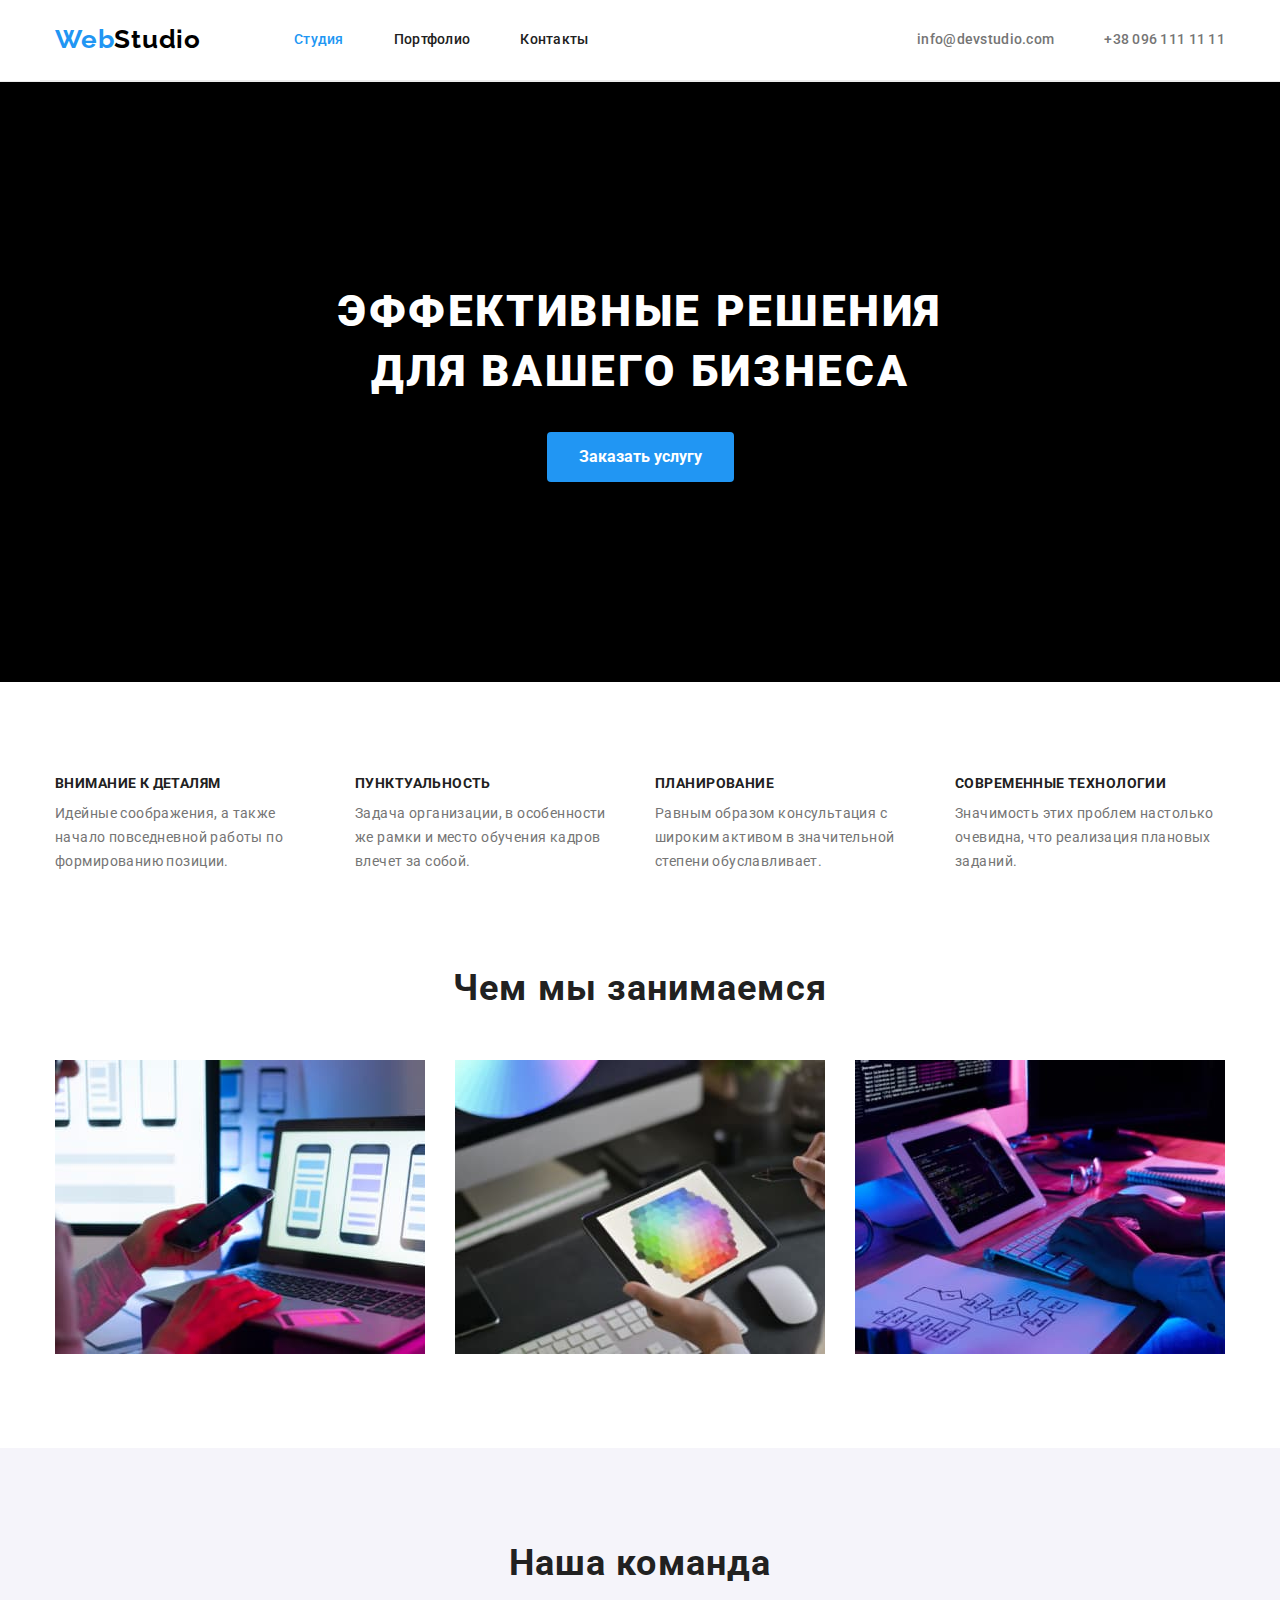
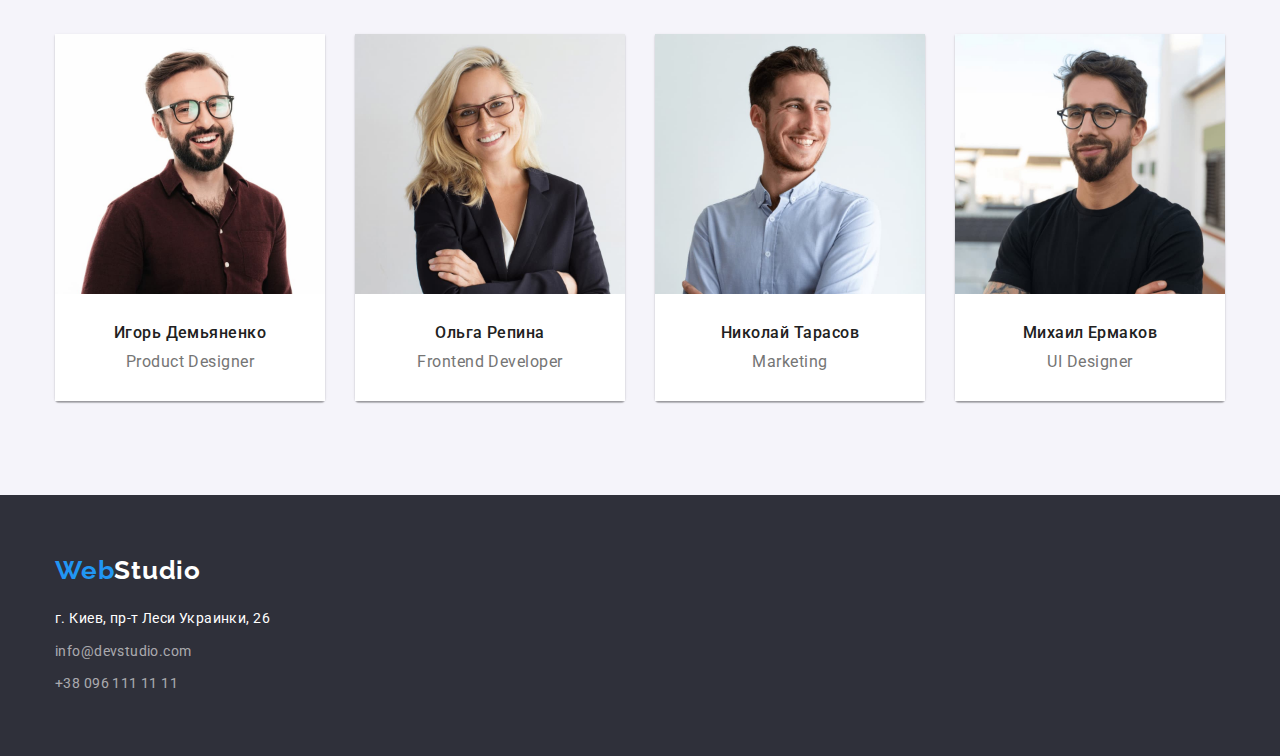
==== index.html @ e0784b1e "Клонирует предыдущий завершённый этап проекта." ====
<!DOCTYPE html>
<html lang="ru">

<head>
    <meta charset="UTF-8">
    <meta http-equiv="X-UA-Compatible" content="IE=edge">
    <meta name="viewport" content="width=device-width, initial-scale=1.0">
    <title>Document</title>

    <link rel="preconnect" href="https://fonts.googleapis.com">
    <link rel="preconnect" href="https://fonts.gstatic.com" crossorigin>
    <link href="https://fonts.googleapis.com/css2?family=Raleway:wght@700&family=Roboto:wght@400;500;700;900&display=swap" rel="stylesheet">

    <link rel="stylesheet" href="https://cdnjs.cloudflare.com/ajax/libs/modern-normalize/1.1.0/modern-normalize.min.css">

    <link rel="stylesheet" href="./css/styles.css">



</head>

<body>


    <!-- Menu-->
    <header class="page-header">
        <div class="container page-header">
            <nav class="nav-flex">
                <a href="./index.html" class="logo link"><span class="blue-logo">Web</span>Studio</a>
                <ul class="site-nav ">
                    <li class="item"><a href="./index.html" class="link current">Студия</a></li>
                    <li class="item"><a href="./portfolio.html" class="link">Портфолио</a></li>
                    <li class="item"><a href="#" class="link">Контакты</a></li>
                </ul>
            </nav>
            <ul class="auth-nav ">
                <li class="iteam"><a href="mailto:info@devstudio.com" class="link">info@devstudio.com</a></li>
                <li class="iteam"><a href="tel:+380961111111" class="link">+38 096 111 11 11</a></li>
            </ul>

        </div>

    </header>

    <!-- Main -->
    <main>
        <!-- Hero -->
        <section class="hero">
            <div class="container">
                <h1 class="hero-title">Эффективные решения для вашего бизнеса</h1>
                <button type="button" class="button primary">Заказать услугу</button>
            </div>
        </section>


        <!-- Advantages -->
        <section class="section">
            <div class="container">
                <h2 class="visually-hidden">Преймущества</h2>
                <ul class=" advantages">
                    <li class="advantages-item">
                        <h3 class="advantages-title">Внимание к деталям</h3>
                        <p class="advantages-text">Идейные соображения, а также начало повседневной работы по формированию позиции.</p>
                    </li>
                    <li class="advantages-item">
                        <h3 class="advantages-title">Пунктуальность</h3>
                        <p class="advantages-text">Задача организации, в особенности же рамки и место обучения кадров влечет за собой.</p>
                    </li>
                    <li class="advantages-item">
                        <h3 class="advantages-title">Планирование</h3>
                        <p class="advantages-text">Равным образом консультация с широким активом в значительной степени обуславливает.</p>
                    </li>
                    <li class="advantages-item">
                        <h3 class="advantages-title">Современные технологии</h3>
                        <p class="advantages-text">Значимость этих проблем настолько очевидна, что реализация плановых заданий.</p>
                    </li>
                </ul>
            </div>
        </section>

        <!-- What are we doing -->
        <section class="section doing-section">
            <div class="container">
                <h2 class="section-title">Чем мы занимаемся</h2>
                <ul class="doing">
                    <li class="doing-item"><img src="./img/box2.jpg" alt="Софт для телефонов" width="370"></li>
                    <li class="doing-item"><img src="./img/box3.jpg" alt="Планшеты" width="370"></li>
                    <li class="doing-item"><img src="./img/box1.jpg" alt="Алгоритм" width="370"></li>
                </ul>
            </div>
        </section>

        <!--Team-->
        <section class="section team-section">
            <div class="container">
                <h2 class="section-title">Наша команда</h2>
                <ul class="team">
                    <li class="team-item">
                        <img src="./img/img.jpg" alt="Игорь Демьяненко" width="270">
                        <div class="team-desc">
                            <h3 class="team-title">Игорь Демьяненко</h3>
                            <p class="team-text">Product Designer</p>
                        </div>
                    </li>
                    <li class="team-item">
                        <img src="./img/img(1).jpg" alt="Ольга Репина" width="270">
                        <div class="team-desc">
                            <h3 class="team-title">Ольга Репина</h3>
                            <p class="team-text">Frontend Developer</p>
                        </div>
                    </li>
                    <li class="team-item">
                        <img src="./img/img(2).jpg" alt="Николай Тарасов" width="270">
                        <div class="team-desc">
                            <h3 class="team-title">Николай Тарасов</h3>
                            <p class="team-text">Marketing</p>
                        </div>
                    </li>
                    <li class="team-item">
                        <img src="./img/img(3).jpg" alt="Михаил Ермаков" width="270">
                        <div class="team-desc">
                            <h3 class="team-title">Михаил Ермаков</h3>
                            <p class="team-text">UI Designer</p>
                        </div>
                    </li>
                </ul>

            </div>
        </section>
    </main>

    <!-- Footer-->
    <footer class="footer">
        <div class="container">
            <a href="./index.html" class="logo link"><span class="blue-logo">Web</span>Studio</a>
            <address class="address">
                <ul class="address-desc">
                    <li class="address-item"><a href="https://goo.gl/maps/hwr6JyE6x6DrGfeN8" class="link link-address">г. Киев, пр-т Леси Украинки, 26</a></li>
                    <li class="address-item"><a href="mailto:info@devstudio.com" class="link">info@devstudio.com</a></li>
                    <li class="address-item"><a href="tel:+380961111111" class="link">+38 096 111 11 11</a></li>
                </ul>
            </address>

        </div>
    </footer>

</html>
---- css/styles.css ----
/* Цвет основного текста   #757575; */


/* Вторичный цвет текста  #212121; */


/* Акцент  #2196F3; */


/* Фон  #E5E5E5; */


/* Вторичный фон #F5F4FA; */


/*  Raleway 700 Roboto 400 500 700 bold 900 */


/* Цвет кнопок - вторичный #F5F4FA; */

:root {
    --text-primary-color: #757575;
    --text-title-color: #212121;
    --text-secondary-color: #212121;
    --accent-color: #2196F3;
    --white-color: #ffffff;
    --bac-secondary-color: #F5F4FA;
    --batton-primary-color: #2196F3;
    --batton-secondary-color: #F5F4FA;
}

body {
    background-color: var(--white-color);
    color: var(--text-primary-color);
    font-family: 'Roboto', sans-serif;
}

h1,
h2,
h3,
p {
    margin: 0;
}

ul {
    padding: 0;
    margin: 0;
    list-style: none;
}

img {
    display: block;
    width: 100%;
    height: auto;
}

.visually-hidden {
    position: absolute;
    width: 1px;
    height: 1px;
    margin: -1px;
    border: 0;
    padding: 0;
    white-space: nowrap;
    clip-path: inset(100%);
    clip: rect(0 0 0 0);
    overflow: hidden;
}

.link {
    text-decoration: none
}

.container {
    width: 1200px;
    margin: 0 auto;
    padding: 0 15px;
    /* outline: 2px solid tomato; */
}


/* Logo */

.logo {
    color: #000000;
    font-family: 'Raleway', sans-serif;
    font-weight: 700;
    font-size: 26px;
    line-height: 1.2;
    letter-spacing: 0.03em;
}

.logo .blue-logo {
    color: var(--accent-color);
}

.logo:hover,
.logo:focus {
    color: var(--accent-color);
}


/* Header */

.page-header {
    border-bottom: 1px solid #ECECEC;
}

.container.page-header {
    display: flex;
    align-items: center;
}


/* Site nav */

.site-nav {
    display: flex;
    margin-left: 93px;
    font-weight: 500;
    font-size: 14px;
    line-height: 1.14;
    letter-spacing: 0.02em;
}

.nav-flex {
    display: flex;
    align-items: center;
}

.site-nav .item:not(:last-child) {
    margin-right: 50px;
}

.site-nav .link {
    display: block;
    padding-top: 32px;
    padding-bottom: 32px;
    color: var(--text-secondary-color);
}

.site-nav .link:hover,
.site-nav .link:focus {
    color: var(--accent-color);
}

.site-nav .link.current {
    color: var(--accent-color);
    cursor: pointer
}


/* Auth-nav */

.auth-nav {
    display: flex;
    font-weight: 500;
    font-size: 14px;
    line-height: 1.14;
    letter-spacing: 0.02em;
    margin-left: auto;
}

.auth-nav>.iteam:first-child {
    margin-right: 50px;
}

.auth-nav .link {
    color: var(--text-primary-color);
}

.auth-nav .link:hover,
.auth-nav .link:focus {
    color: var(--accent-color);
}


/* Hero */

.hero {
    padding: 200px 0;
    text-align: center;
    background-color: #000000;
}

.hero .hero-title {
    color: var(--white-color);
    width: 696px;
    font-weight: 900;
    font-size: 44px;
    line-height: 1.36;
    letter-spacing: 0.06em;
    text-transform: uppercase;
    margin-top: 0;
    margin-bottom: 30px;
    margin-left: auto;
    margin-right: auto;
}


/* Section */

.section {
    padding: 94px 0;
}

.section .section-title {
    color: var(--text-title-color);
    font-weight: 700;
    font-size: 36px;
    line-height: 1.17;
    text-align: center;
    letter-spacing: 0.03em;
    margin-top: 0;
    margin-bottom: 50px;
}


/* Advantages */

.advantages {
    display: flex;
    justify-content: space-between;
}

.advantages-item {
    width: 270px;
    /* outline: 2px solid tomato; */
}

.advantages-title {
    color: var(--text-title-color);
    font-weight: 700;
    font-size: 14px;
    line-height: 1.14;
    letter-spacing: 0.03em;
    text-transform: uppercase;
    margin-top: 0;
    margin-bottom: 10px;
}

.advantages-text {
    color: var(--text-primary-color);
    font-size: 14px;
    line-height: 1.71;
    letter-spacing: 0.03em;
    margin-top: 0;
    margin-bottom: 0;
}


/* What are we doing */

.doing-section {
    padding-top: 0;
}

.doing {
    display: flex;
}

.doing-item:not(:last-child) {
    margin-right: 30px;
}


/* Team */

.team-section {
    background-color: var(--bac-secondary-color);
}

.team {
    display: flex;
}

.team-item {
    box-shadow: 0px 1px 3px rgba(0, 0, 0, 0.12), 0px 1px 1px rgba(0, 0, 0, 0.14), 0px 2px 1px rgba(0, 0, 0, 0.2);
    border-radius: 0px 0px 4px 4px;
}

.team-item:not(:last-child) {
    margin-right: 30px;
}

.team-desc {
    background: #FFFFFF;
    padding: 30px 0;
    text-align: center;
}

.team-title {
    color: var(--text-secondary-color);
    font-weight: 500;
    font-size: 16px;
    line-height: 1.18;
    letter-spacing: 0.03em;
    margin-bottom: 10px;
}

.team-text {
    color: var(--text-primary-color);
    font-size: 16px;
    line-height: 1.18;
    letter-spacing: 0.03em;
    margin-top: 0;
    margin-bottom: 0;
}


/* Button */

.button {
    display: inline-block;
    padding: 6px 22px;
    background-color: var(--batton-secondary-color);
    color: var(--text-secondary-color);
    border: 0px solid transparent;
    border-radius: 4px;
    cursor: pointer;
    font-weight: 500;
    font-size: 16px;
    line-height: 1.62;
    text-decoration: none;
    text-align: center;
}

.button:hover,
.button:focus,
.button:active {
    background-color: var(--batton-primary-color);
    color: var(--white-color);
}

.button.primary {
    background-color: var(--batton-primary-color);
    color: var(--white-color);
    padding: 10px 32px;
    font-weight: 700;
    font-size: 16px;
    line-height: 1.88;
}

.button.primary:hover,
.button.primary:focus,
.button.primary:active {
    background-color: var(--batton-secondary-color);
    color: var(--batton-primary-color);
    cursor: pointer;
    padding: 10px 32px;
}

.button.secondary:hover,
.button.secondary:focus,
.button.secondary:active,
.button.current.secondary {
    box-shadow: 0px 3px 1px rgba(0, 0, 0, 0.1), 0px 1px 2px rgba(0, 0, 0, 0.08), 0px 2px 2px rgba(0, 0, 0, 0.12);
}


/* Footer */

.footer {
    background-color: #2F303A;
    color: var(--white-color);
    padding-top: 60px;
    padding-bottom: 60px;
}

.footer .logo.link {
    color: var(--white-color);
}

.footer .link {
    color: rgba(255, 255, 255, 0.6);
}

.address {
    margin-top: 20px;
}

.footer .link.link-address {
    color: var(--white-color);
}

.address-desc {
    font-style: normal;
    font-size: 14px;
    line-height: 1.71;
    letter-spacing: 0.03em;
}

.address-item:not(:last-child) {
    margin-bottom: 9px;
}

.footer .link:hover,
.footer .link:focus {
    color: var(--accent-color);
}


/* Portfolio */


/* Filter */

.filter {
    display: flex;
    justify-content: center;
    margin-bottom: 50px;
}

.filter-iteam:not(:last-child) {
    margin-right: 8px;
}

.filter .current {
    background-color: var(--accent-color);
    color: var(--white-color);
    cursor: pointer
}


/* Gallery */

.gallery {
    display: flex;
    flex-wrap: wrap;
}

.gallery .iteam {
    width: calc((100% - 60px) / 3);
}

.gallery .iteam:not(:nth-child(3n)) {
    margin-right: 30px;
}

.gallery .iteam:not(:nth-last-child(-n+3)) {
    margin-bottom: 30px;
}

.gallery-desc {
    border: 1px solid #EEEEEE;
    box-sizing: border-box;
    border-top: none;
    padding: 20px 24px;
}

.gallery-title {
    color: var(--text-title-color);
    font-weight: 700;
    font-size: 18px;
    line-height: 2;
    letter-spacing: 0.06em;
    margin-bottom: 4px;
}

.gallery-text {
    color: var(--text-primary-color);
    font-size: 16px;
    line-height: 1.87;
    letter-spacing: 0.03em;
}
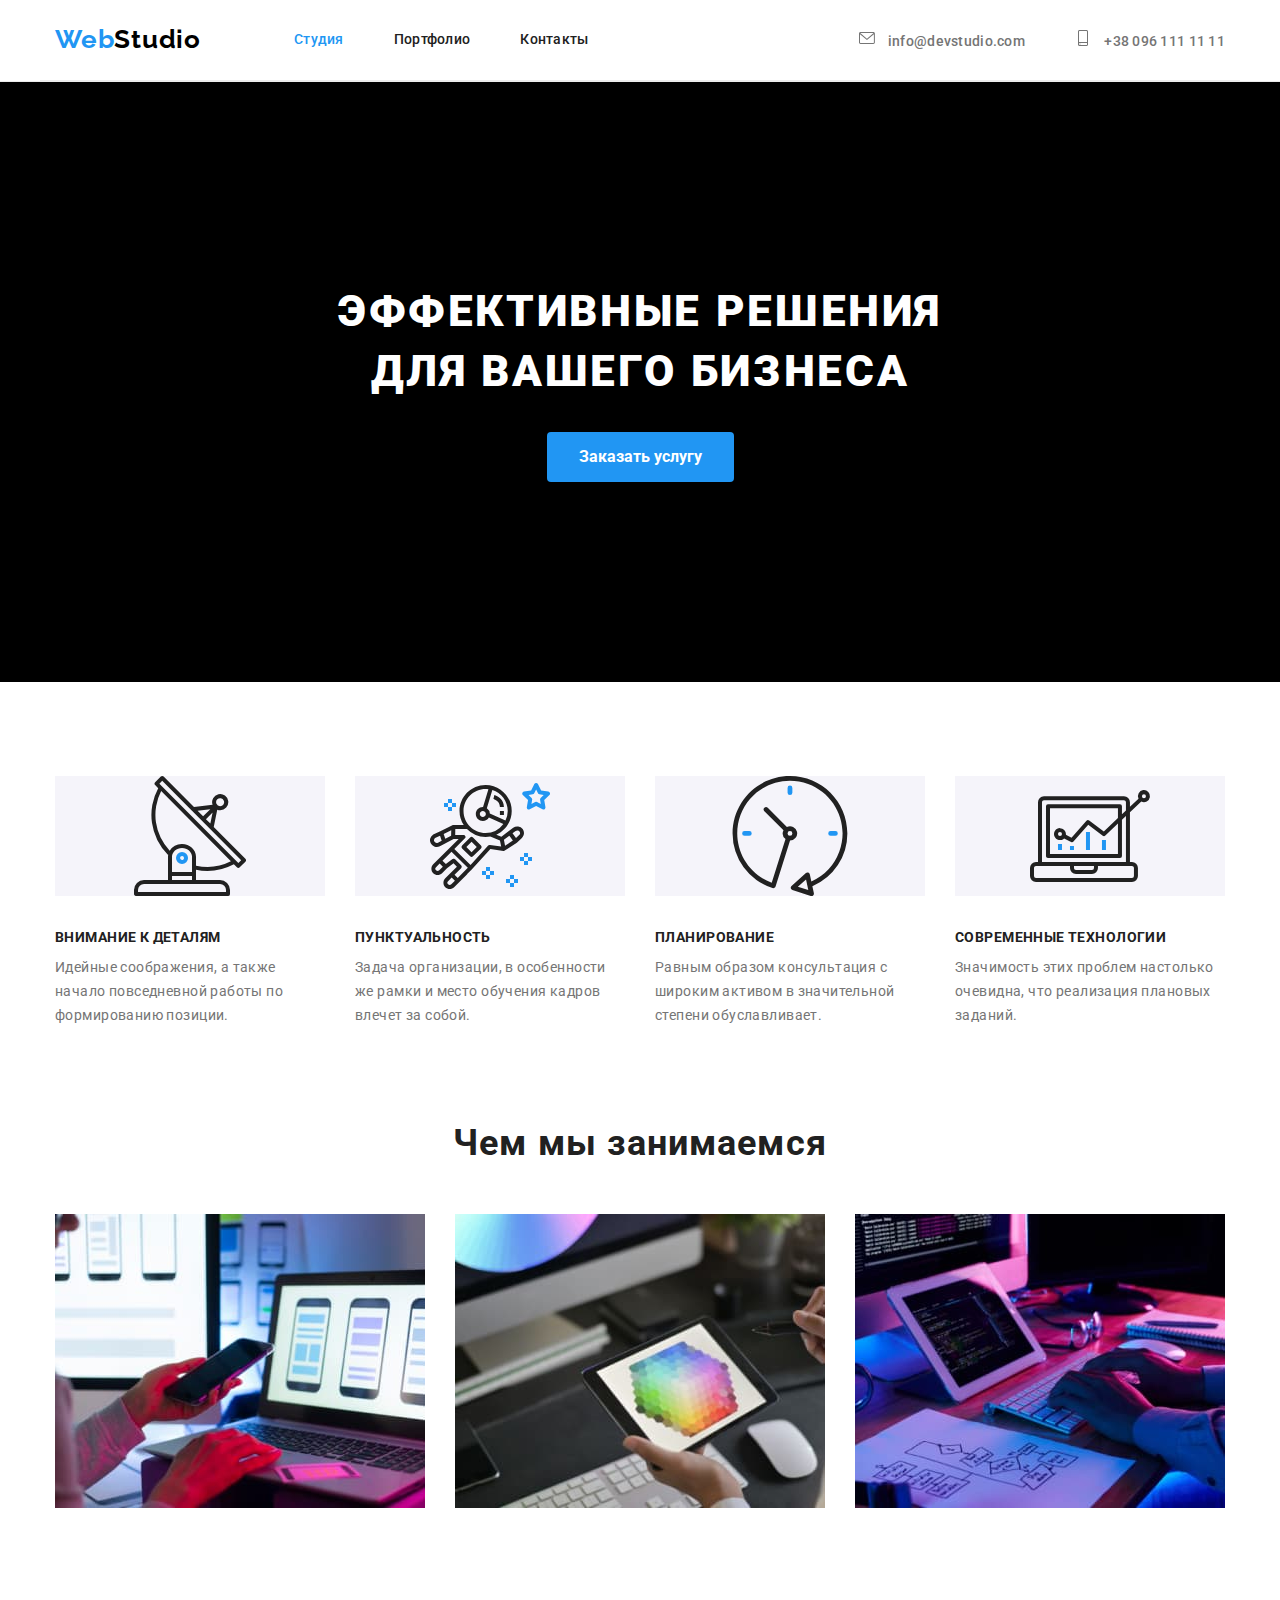
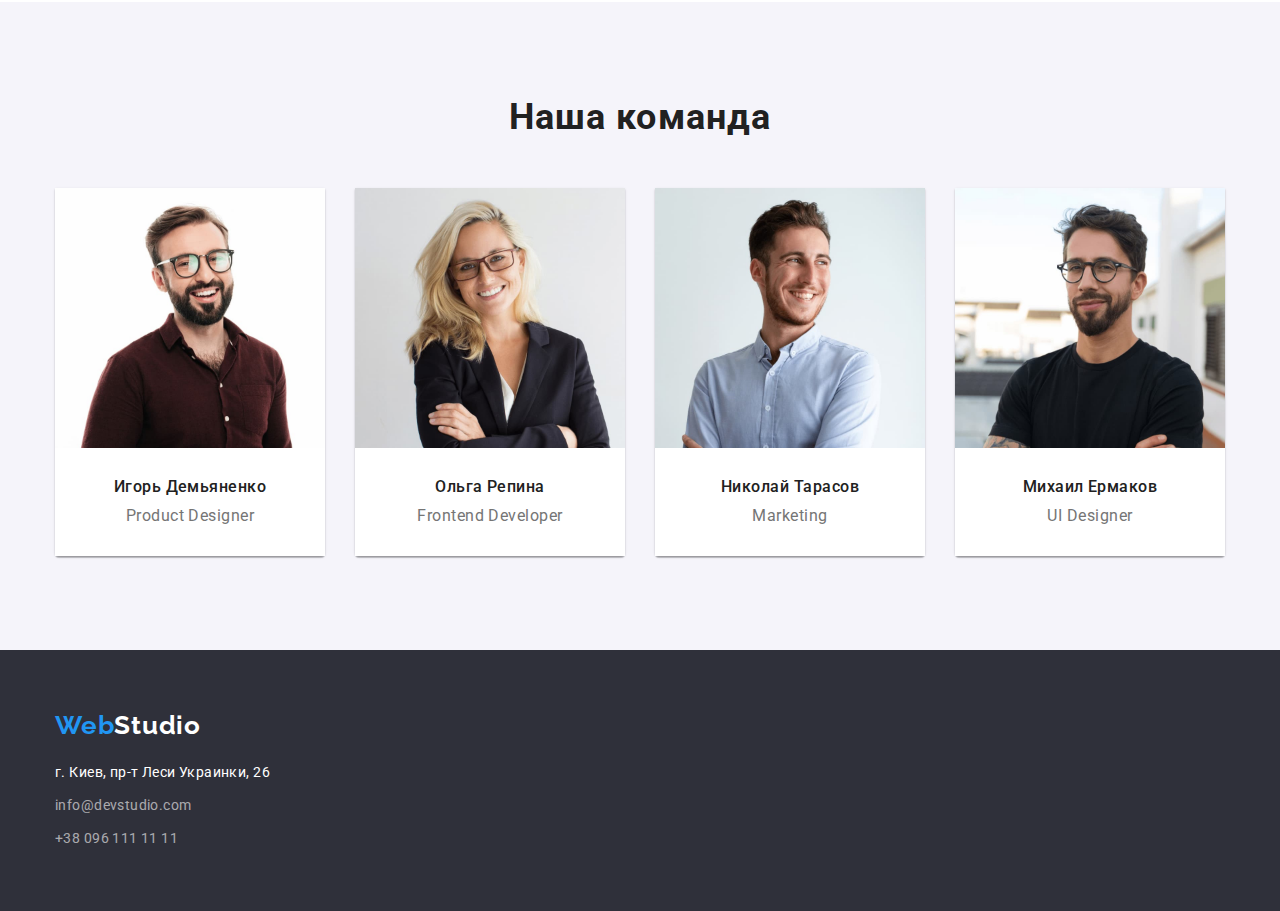
==== commit 97cf0826: "Добавляет SVG часть 1" ====
--- a/index.html
+++ b/index.html
@@ -33,9 +33,15 @@
                     <li class="item"><a href="#" class="link">Контакты</a></li>
                 </ul>
             </nav>
-            <ul class="auth-nav ">
-                <li class="iteam"><a href="mailto:info@devstudio.com" class="link">info@devstudio.com</a></li>
-                <li class="iteam"><a href="tel:+380961111111" class="link">+38 096 111 11 11</a></li>
+            <ul class="auth-nav">
+                <li class="iteam">
+                    <svg class="icon-head"><use href="./img/symbol-defs.svg#envelope"></use></svg>
+                    <a href="mailto:info@devstudio.com" class="link">info@devstudio.com</a>
+                </li>
+                <li class="iteam">
+                    <svg class="icon-head"><use href="./img/symbol-defs.svg#smartphone"></use></svg>
+                    <a href="tel:+380961111111" class="link">+38 096 111 11 11</a>
+                </li>
             </ul>
 
         </div>
@@ -59,18 +65,22 @@
                 <h2 class="visually-hidden">Преймущества</h2>
                 <ul class=" advantages">
                     <li class="advantages-item">
+                        <svg class="adv-icon"><use href="./img/symbol-defs.svg#antenna1"></use></svg>
                         <h3 class="advantages-title">Внимание к деталям</h3>
                         <p class="advantages-text">Идейные соображения, а также начало повседневной работы по формированию позиции.</p>
                     </li>
                     <li class="advantages-item">
+                        <svg class="adv-icon"><use href="./img/symbol-defs.svg#astronaut1"></use></svg>
                         <h3 class="advantages-title">Пунктуальность</h3>
                         <p class="advantages-text">Задача организации, в особенности же рамки и место обучения кадров влечет за собой.</p>
                     </li>
                     <li class="advantages-item">
+                        <svg class="adv-icon"><use href="./img/symbol-defs.svg#clock1"></use></svg>
                         <h3 class="advantages-title">Планирование</h3>
                         <p class="advantages-text">Равным образом консультация с широким активом в значительной степени обуславливает.</p>
                     </li>
                     <li class="advantages-item">
+                        <svg class="adv-icon"><use href="./img/symbol-defs.svg#diagram1"></use></svg>
                         <h3 class="advantages-title">Современные технологии</h3>
                         <p class="advantages-text">Значимость этих проблем настолько очевидна, что реализация плановых заданий.</p>
                     </li>
--- a/css/styles.css
+++ b/css/styles.css
@@ -159,6 +159,7 @@
     line-height: 1.14;
     letter-spacing: 0.02em;
     margin-left: auto;
+    align-items: center;
 }
 
 .auth-nav>.iteam:first-child {
@@ -172,6 +173,13 @@
 .auth-nav .link:hover,
 .auth-nav .link:focus {
     color: var(--accent-color);
+}
+
+.icon-head {
+    width: 16px;
+    height: 16px;
+    padding: 0;
+    margin: 0 10px 0 0;
 }
 
 
@@ -246,6 +254,14 @@
     letter-spacing: 0.03em;
     margin-top: 0;
     margin-bottom: 0;
+}
+
+.adv-icon {
+    padding: 0;
+    margin: 0 0 30px 0;
+    width: 270px;
+    height: 120px;
+    background-color: #F5F4FA;
 }
 
 
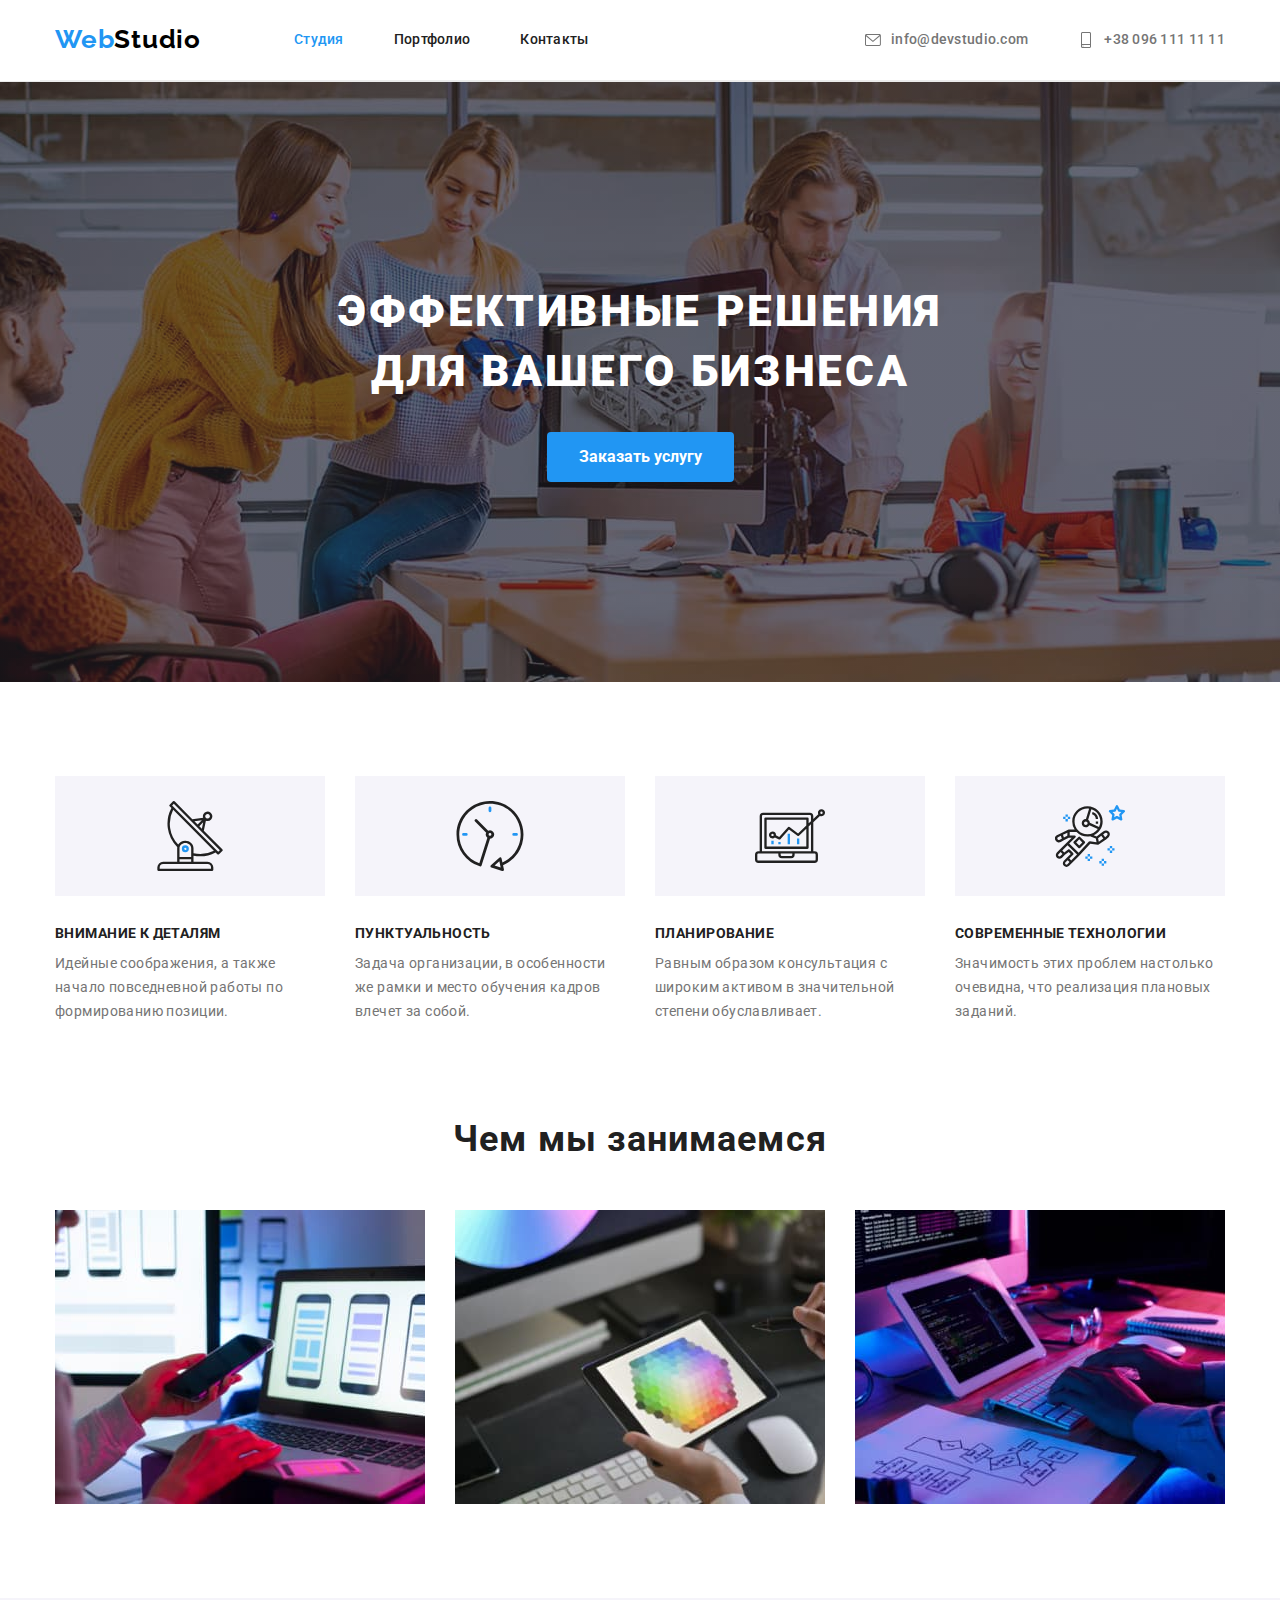
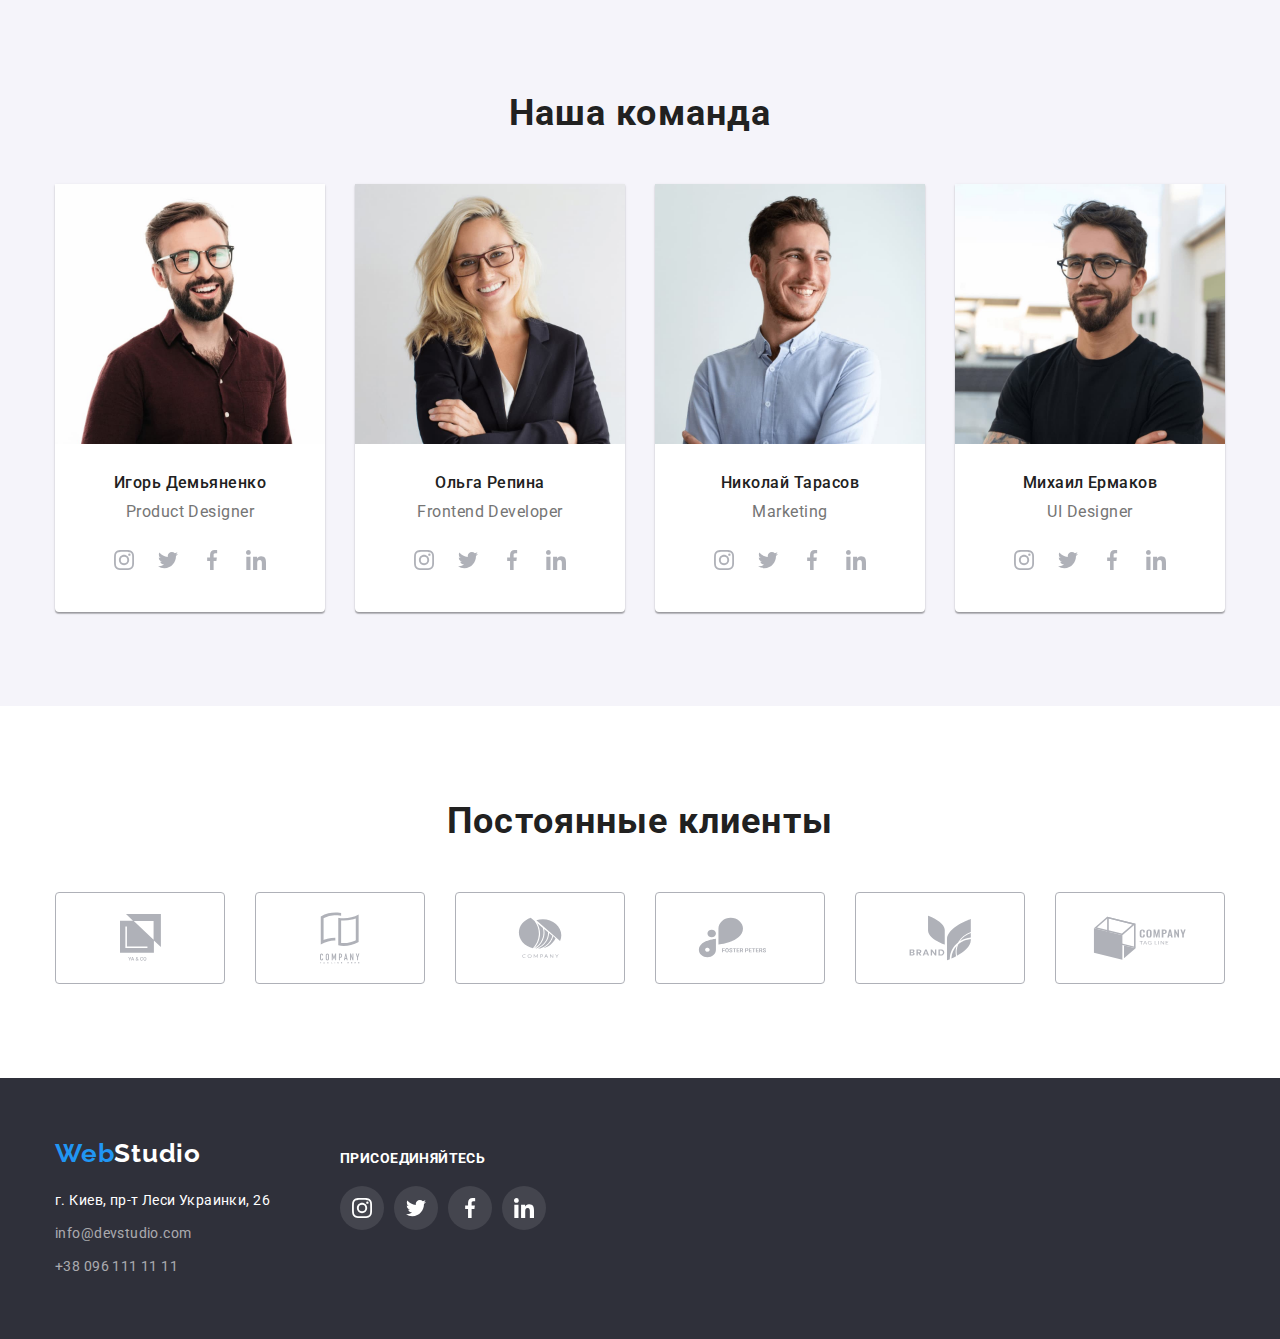
==== commit d9f5604a: "Добавляет svg" ====
--- a/index.html
+++ b/index.html
@@ -35,12 +35,20 @@
             </nav>
             <ul class="auth-nav">
                 <li class="iteam">
-                    <svg class="icon-head"><use href="./img/symbol-defs.svg#envelope"></use></svg>
-                    <a href="mailto:info@devstudio.com" class="link">info@devstudio.com</a>
+                    <a href="mailto:info@devstudio.com" class="link">
+                        <svg class="icon-head">
+                            <use href="./img/symbol-defs1.svg#envelope">
+                            </use>
+                        </svg> info@devstudio.com
+                    </a>
                 </li>
                 <li class="iteam">
-                    <svg class="icon-head"><use href="./img/symbol-defs.svg#smartphone"></use></svg>
-                    <a href="tel:+380961111111" class="link">+38 096 111 11 11</a>
+                    <a href="tel:+380961111111" class="link">
+                        <svg class="icon-head">
+                            <use href="./img/symbol-defs1.svg#smartphone">
+                            </use>
+                        </svg> +38 096 111 11 11
+                    </a>
                 </li>
             </ul>
 
@@ -65,22 +73,22 @@
                 <h2 class="visually-hidden">Преймущества</h2>
                 <ul class=" advantages">
                     <li class="advantages-item">
-                        <svg class="adv-icon"><use href="./img/symbol-defs.svg#antenna1"></use></svg>
+                        <div class="adv-icon"><svg class="adv-svg"><use href="./img/symbol-defs1.svg#antenna1" ></use></svg></div>
                         <h3 class="advantages-title">Внимание к деталям</h3>
                         <p class="advantages-text">Идейные соображения, а также начало повседневной работы по формированию позиции.</p>
                     </li>
                     <li class="advantages-item">
-                        <svg class="adv-icon"><use href="./img/symbol-defs.svg#astronaut1"></use></svg>
+                        <div class="adv-icon"><svg class="adv-svg"><use href="./img/symbol-defs1.svg#clock1" ></use></svg></div>
                         <h3 class="advantages-title">Пунктуальность</h3>
                         <p class="advantages-text">Задача организации, в особенности же рамки и место обучения кадров влечет за собой.</p>
                     </li>
                     <li class="advantages-item">
-                        <svg class="adv-icon"><use href="./img/symbol-defs.svg#clock1"></use></svg>
+                        <div class="adv-icon"><svg class="adv-svg"><use href="./img/symbol-defs1.svg#diagram1"></use></svg></div>
                         <h3 class="advantages-title">Планирование</h3>
                         <p class="advantages-text">Равным образом консультация с широким активом в значительной степени обуславливает.</p>
                     </li>
                     <li class="advantages-item">
-                        <svg class="adv-icon"><use href="./img/symbol-defs.svg#diagram1"></use></svg>
+                        <div class="adv-icon"><svg class="adv-svg"><use href="./img/symbol-defs1.svg#astronaut1"></use></svg></div>
                         <h3 class="advantages-title">Современные технологии</h3>
                         <p class="advantages-text">Значимость этих проблем настолько очевидна, что реализация плановых заданий.</p>
                     </li>
@@ -110,6 +118,21 @@
                         <div class="team-desc">
                             <h3 class="team-title">Игорь Демьяненко</h3>
                             <p class="team-text">Product Designer</p>
+                            <ul class="team-social">
+                                <li class="team-icon">
+                                    <svg class="team-svg"><use href="./img/symbol-defs1.svg#instagram1" ></use></svg>
+                                </li>
+                                <li class="team-icon">
+                                    <svg class="team-svg"><use href="./img/symbol-defs1.svg#twitter1" ></use></svg>
+                                </li>
+                                <li class="team-icon">
+                                    <svg class="team-svg"><use href="./img/symbol-defs1.svg#facebook1" ></use></svg>
+                                </li>
+                                <li class="team-icon">
+                                    <svg class="team-svg"><use href="./img/symbol-defs1.svg#linkedin1" ></use></svg>
+                                </li>
+                            </ul>
+
                         </div>
                     </li>
                     <li class="team-item">
@@ -117,6 +140,21 @@
                         <div class="team-desc">
                             <h3 class="team-title">Ольга Репина</h3>
                             <p class="team-text">Frontend Developer</p>
+                            <ul class="team-social">
+                                <li class="team-icon">
+                                    <svg class="team-svg"><use href="./img/symbol-defs1.svg#instagram1" ></use></svg>
+                                </li>
+                                <li class="team-icon">
+                                    <svg class="team-svg"><use href="./img/symbol-defs1.svg#twitter1" ></use></svg>
+                                </li>
+                                <li class="team-icon">
+                                    <svg class="team-svg"><use href="./img/symbol-defs1.svg#facebook1" ></use></svg>
+                                </li>
+                                <li class="team-icon">
+                                    <svg class="team-svg"><use href="./img/symbol-defs1.svg#linkedin1" ></use></svg>
+                                </li>
+                            </ul>
+
                         </div>
                     </li>
                     <li class="team-item">
@@ -124,6 +162,21 @@
                         <div class="team-desc">
                             <h3 class="team-title">Николай Тарасов</h3>
                             <p class="team-text">Marketing</p>
+                            <ul class="team-social">
+                                <li class="team-icon">
+                                    <svg class="team-svg"><use href="./img/symbol-defs1.svg#instagram1" ></use></svg>
+                                </li>
+                                <li class="team-icon">
+                                    <svg class="team-svg"><use href="./img/symbol-defs1.svg#twitter1" ></use></svg>
+                                </li>
+                                <li class="team-icon">
+                                    <svg class="team-svg"><use href="./img/symbol-defs1.svg#facebook1" ></use></svg>
+                                </li>
+                                <li class="team-icon">
+                                    <svg class="team-svg"><use href="./img/symbol-defs1.svg#linkedin1" ></use></svg>
+                                </li>
+                            </ul>
+
                         </div>
                     </li>
                     <li class="team-item">
@@ -131,25 +184,77 @@
                         <div class="team-desc">
                             <h3 class="team-title">Михаил Ермаков</h3>
                             <p class="team-text">UI Designer</p>
-                        </div>
-                    </li>
-                </ul>
-
-            </div>
+                            <ul class="team-social">
+                                <li class="team-icon">
+                                    <svg class="team-svg"><use href="./img/symbol-defs1.svg#instagram1" ></use></svg>
+                                </li>
+                                <li class="team-icon">
+                                    <svg class="team-svg"><use href="./img/symbol-defs1.svg#twitter1" ></use></svg>
+                                </li>
+                                <li class="team-icon">
+                                    <svg class="team-svg"><use href="./img/symbol-defs1.svg#facebook1" ></use></svg>
+                                </li>
+                                <li class="team-icon">
+                                    <svg class="team-svg"><use href="./img/symbol-defs1.svg#linkedin1" ></use></svg>
+                                </li>
+                            </ul>
+
+                        </div>
+                    </li>
+                </ul>
+
+            </div>
+        </section>
+        <!-- Cjmpany -->
+        <section class="section">
+            <div class="company">
+                <h2 class="section-title">Постоянные клиенты</h2>
+                <ul class="company-list">
+                    <li class="company-item"><svg width="41px" height="47px"><use href="./img/symbol-defs1.svg#group1"  ></use></svg></li>
+                    <li class="company-item"><svg width="40" height="52"><use href="./img/symbol-defs1.svg#group2" ></use></svg></li>
+                    <li class="company-item"><svg width="44" height="41"><use href="./img/symbol-defs1.svg#group3" ></use></svg></li>
+                    <li class="company-item"><svg width="85" height="41"><use href="./img/symbol-defs1.svg#group4" ></use></svg></li>
+                    <li class="company-item"><svg width="63" height="46"><use href="./img/symbol-defs1.svg#group5" ></use></svg></li>
+                    <li class="company-item"><svg width="94" height="44"><use href="./img/symbol-defs1.svg#group6" ></use></svg></li>
+                </ul>
+            </div>
+
         </section>
     </main>
 
     <!-- Footer-->
     <footer class="footer">
         <div class="container">
-            <a href="./index.html" class="logo link"><span class="blue-logo">Web</span>Studio</a>
-            <address class="address">
-                <ul class="address-desc">
-                    <li class="address-item"><a href="https://goo.gl/maps/hwr6JyE6x6DrGfeN8" class="link link-address">г. Киев, пр-т Леси Украинки, 26</a></li>
-                    <li class="address-item"><a href="mailto:info@devstudio.com" class="link">info@devstudio.com</a></li>
-                    <li class="address-item"><a href="tel:+380961111111" class="link">+38 096 111 11 11</a></li>
-                </ul>
-            </address>
+            <div class="cont-footer">
+                <div class="footer-address">
+                    <a href="./index.html" class="logo link"><span class="blue-logo">Web</span>Studio</a>
+                    <address class="address">
+                        <ul class="address-desc">
+                            <li class="address-item"><a href="https://goo.gl/maps/hwr6JyE6x6DrGfeN8" class="link link-address">г. Киев, пр-т Леси Украинки, 26</a></li>
+                            <li class="address-item"><a href="mailto:info@devstudio.com" class="link">info@devstudio.com</a></li>
+                            <li class="address-item"><a href="tel:+380961111111" class="link">+38 096 111 11 11</a></li>
+                        </ul>
+                    </address>
+                </div>
+                <div class="join">
+                    <h2 class="join-title">присоединяйтесь</h2>
+                    <ul class="join-social">
+                        <li class="join-icon">
+                            <svg class="join-svg"><use href="./img/symbol-defs1.svg#instagram1" ></use></svg>
+                        </li>
+                        <li class="join-icon">
+                            <svg class="join-svg"><use href="./img/symbol-defs1.svg#twitter1" ></use></svg>
+                        </li>
+                        <li class="join-icon">
+                            <svg class="join-svg"><use href="./img/symbol-defs1.svg#facebook1" ></use></svg>
+                        </li>
+                        <li class="join-icon">
+                            <svg class="join-svg"><use href="./img/symbol-defs1.svg#linkedin1" ></use></svg>
+                        </li>
+                    </ul>
+                </div>
+
+            </div>
 
         </div>
     </footer>
--- a/css/styles.css
+++ b/css/styles.css
@@ -167,19 +167,28 @@
 }
 
 .auth-nav .link {
+    display: flex;
     color: var(--text-primary-color);
+    fill: var(--text-primary-color);
 }
 
 .auth-nav .link:hover,
 .auth-nav .link:focus {
     color: var(--accent-color);
-}
+    fill: var(--accent-color);
+}
+
+
+/* .iteam {
+    display: flex;
+} */
 
 .icon-head {
     width: 16px;
     height: 16px;
     padding: 0;
     margin: 0 10px 0 0;
+    align-items: center;
 }
 
 
@@ -188,7 +197,13 @@
 .hero {
     padding: 200px 0;
     text-align: center;
+    max-width: 1600px;
+    min-height: 600px;
+    margin-left: auto;
+    margin-right: auto;
     background-color: #000000;
+    background-image: linear-gradient( to right, rgba(47, 48, 58, 0.4), rgba(47, 48, 58, 0.4)), url(../img/Img-hero.jpg);
+    background-position: center;
 }
 
 .hero .hero-title {
@@ -257,11 +272,20 @@
 }
 
 .adv-icon {
+    display: flex;
     padding: 0;
     margin: 0 0 30px 0;
-    width: 270px;
     height: 120px;
     background-color: #F5F4FA;
+    justify-content: center;
+    align-items: center
+}
+
+.adv-svg {
+    width: 70px;
+    height: 70px;
+    padding: 0;
+    margin: 0;
 }
 
 
@@ -293,6 +317,7 @@
 .team-item {
     box-shadow: 0px 1px 3px rgba(0, 0, 0, 0.12), 0px 1px 1px rgba(0, 0, 0, 0.14), 0px 2px 1px rgba(0, 0, 0, 0.2);
     border-radius: 0px 0px 4px 4px;
+    background: #FFFFFF;
 }
 
 .team-item:not(:last-child) {
@@ -300,7 +325,6 @@
 }
 
 .team-desc {
-    background: #FFFFFF;
     padding: 30px 0;
     text-align: center;
 }
@@ -321,6 +345,71 @@
     letter-spacing: 0.03em;
     margin-top: 0;
     margin-bottom: 0;
+}
+
+.team-social {
+    display: flex;
+    justify-content: center;
+    margin-top: 16px;
+}
+
+.team-icon {
+    margin: 0;
+    padding: 0;
+    width: 44px;
+    height: 44px;
+    display: flex;
+    justify-content: center;
+    align-items: center;
+    fill: #AFB1B8;
+}
+
+.team-icon:hover,
+.team-icon:focus,
+.team-icon:active {
+    border-radius: 50%;
+    background: var(--batton-primary-color);
+    fill: #FFFFFF;
+}
+
+.team-svg {
+    width: 20px;
+    height: 20px;
+}
+
+
+/* Company */
+
+.company-list {
+    display: flex;
+    justify-content: center;
+    margin-top: 16px;
+}
+
+.company-item {
+    margin: 0;
+    padding: 0;
+    width: 170px;
+    height: 92px;
+    display: flex;
+    justify-content: center;
+    align-items: center;
+    fill: #AFB1B8;
+    border: 1px solid #AFB1B8;
+    box-sizing: border-box;
+    border-radius: 4px;
+    object-fit: contain;
+}
+
+.company-item:hover {
+    fill: var(--accent-color);
+    border: 1px solid var(--accent-color);
+    box-sizing: border-box;
+    border-radius: 4px;
+}
+
+.company-item:not(:last-child) {
+    margin-right: 30px;
 }
 
 
@@ -383,11 +472,21 @@
     padding-bottom: 60px;
 }
 
-.footer .logo.link {
+
+/* Cont-footer */
+
+.cont-footer {
+    display: flex;
+}
+
+
+/* footer-address */
+
+.footer-address .logo.link {
     color: var(--white-color);
 }
 
-.footer .link {
+.footer-address .link {
     color: rgba(255, 255, 255, 0.6);
 }
 
@@ -413,6 +512,61 @@
 .footer .link:hover,
 .footer .link:focus {
     color: var(--accent-color);
+}
+
+
+/* Join */
+
+.join {
+    margin-top: 12px;
+    margin-left: 70px;
+}
+
+.join-title {
+    position: absolute;
+    width: 144px;
+    height: 16px;
+    font-weight: 700;
+    font-size: 14px;
+    line-height: 16px;
+    letter-spacing: 0.03em;
+    text-transform: uppercase;
+    color: #FFFFFF;
+}
+
+.join-social {
+    display: flex;
+    justify-content: center;
+    margin-top: 16px;
+}
+
+.join-icon {
+    margin: 20px 0 0 0;
+    padding: 0;
+    width: 44px;
+    height: 44px;
+    display: flex;
+    justify-content: center;
+    align-items: center;
+    fill: #FFFFFF;
+    border-radius: 50%;
+    background: rgba(255, 255, 255, 0.1);
+}
+
+.join-icon:not(:last-child) {
+    margin-right: 10px;
+}
+
+.join-icon:hover,
+.join-icon:focus,
+.join-icon:active {
+    border-radius: 50%;
+    background: var(--batton-primary-color);
+}
+
+.join-svg {
+    width: 20px;
+    height: 20px;
 }
 
 
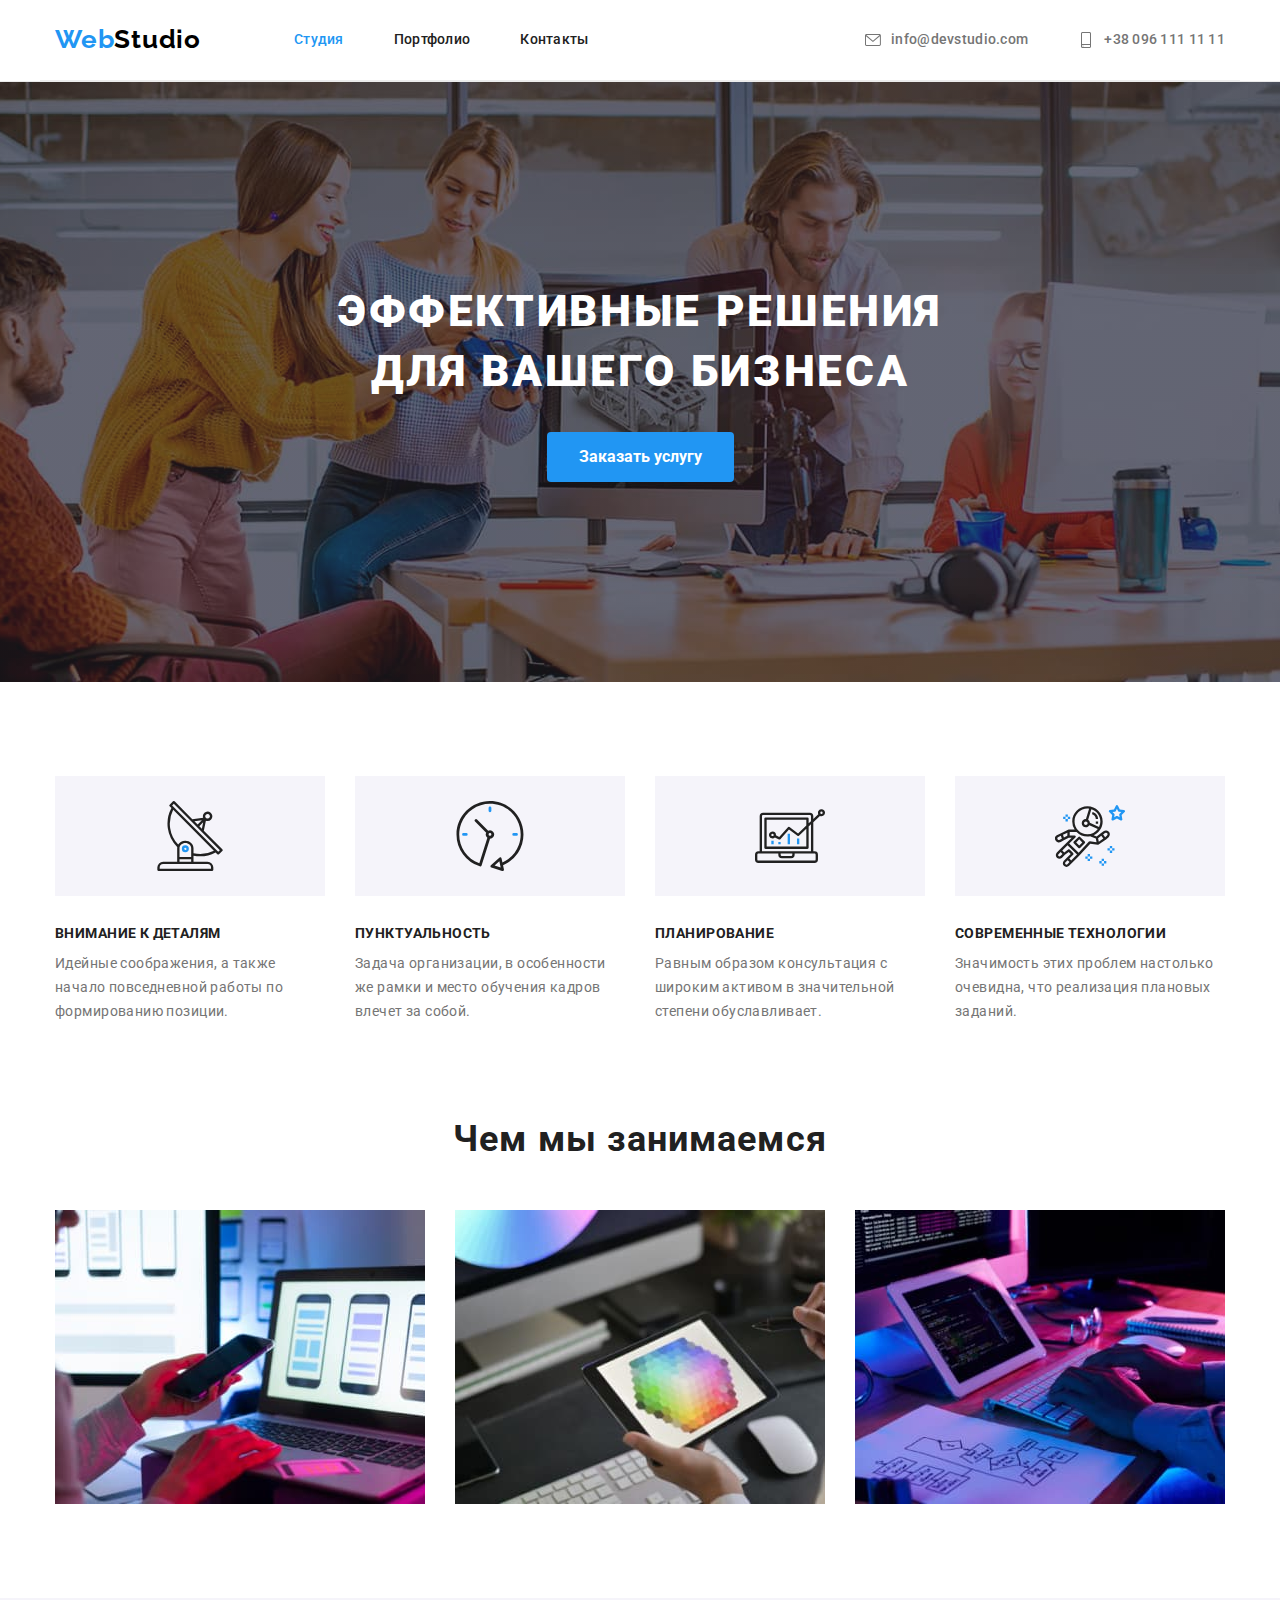
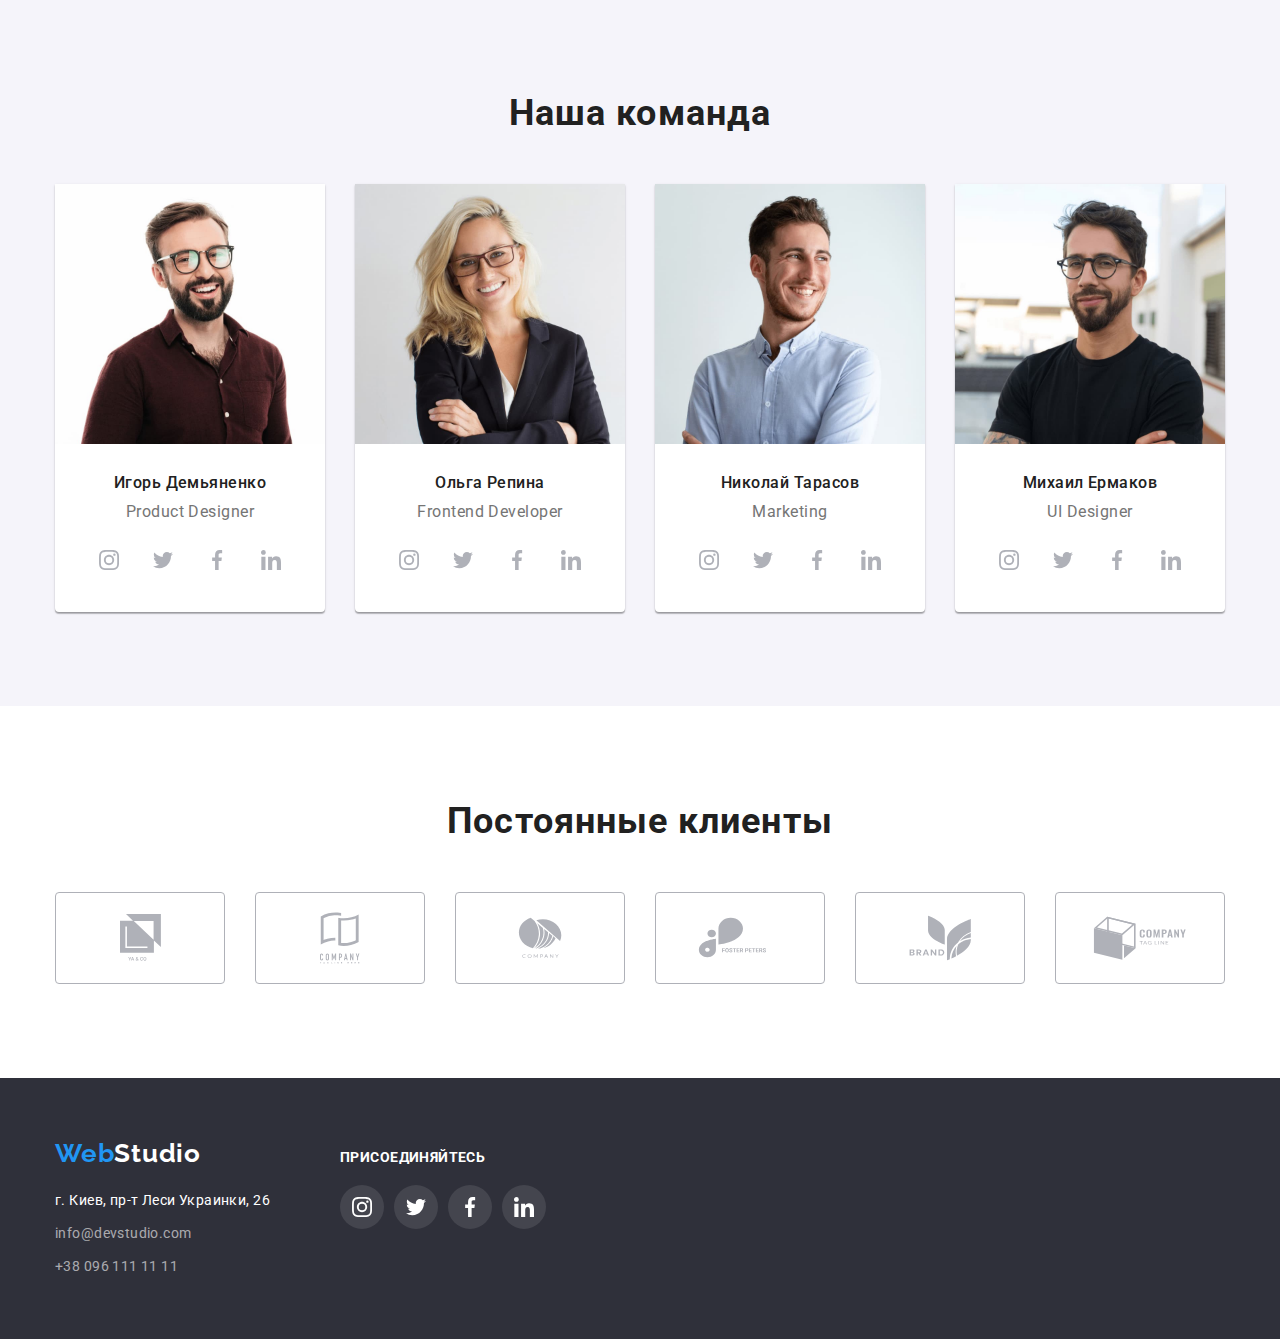
==== commit 49e943fe: "Правит классы, добавляет ссылки" ====
--- a/index.html
+++ b/index.html
@@ -120,16 +120,24 @@
                             <p class="team-text">Product Designer</p>
                             <ul class="team-social">
                                 <li class="team-icon">
-                                    <svg class="team-svg"><use href="./img/symbol-defs1.svg#instagram1" ></use></svg>
-                                </li>
-                                <li class="team-icon">
-                                    <svg class="team-svg"><use href="./img/symbol-defs1.svg#twitter1" ></use></svg>
-                                </li>
-                                <li class="team-icon">
-                                    <svg class="team-svg"><use href="./img/symbol-defs1.svg#facebook1" ></use></svg>
-                                </li>
-                                <li class="team-icon">
-                                    <svg class="team-svg"><use href="./img/symbol-defs1.svg#linkedin1" ></use></svg>
+                                    <a href="" class="link-social">
+                                        <svg class="team-svg"><use href="./img/symbol-defs1.svg#instagram1" ></use></svg>
+                                    </a>
+                                </li>
+                                <li class="team-icon">
+                                    <a href="" class="link-social">
+                                        <svg class="team-svg"><use href="./img/symbol-defs1.svg#twitter1" ></use></svg>
+                                    </a>
+                                </li>
+                                <li class="team-icon">
+                                    <a href="" class="link-social">
+                                        <svg class="team-svg"><use href="./img/symbol-defs1.svg#facebook1" ></use></svg>
+                                    </a>
+                                </li>
+                                <li class="team-icon">
+                                    <a href="" class="link-social">
+                                        <svg class="team-svg"><use href="./img/symbol-defs1.svg#linkedin1" ></use></svg>
+                                    </a>
                                 </li>
                             </ul>
 
@@ -142,16 +150,24 @@
                             <p class="team-text">Frontend Developer</p>
                             <ul class="team-social">
                                 <li class="team-icon">
-                                    <svg class="team-svg"><use href="./img/symbol-defs1.svg#instagram1" ></use></svg>
-                                </li>
-                                <li class="team-icon">
-                                    <svg class="team-svg"><use href="./img/symbol-defs1.svg#twitter1" ></use></svg>
-                                </li>
-                                <li class="team-icon">
-                                    <svg class="team-svg"><use href="./img/symbol-defs1.svg#facebook1" ></use></svg>
-                                </li>
-                                <li class="team-icon">
-                                    <svg class="team-svg"><use href="./img/symbol-defs1.svg#linkedin1" ></use></svg>
+                                    <a href="" class="link-social">
+                                        <svg class="team-svg"><use href="./img/symbol-defs1.svg#instagram1" ></use></svg>
+                                    </a>
+                                </li>
+                                <li class="team-icon">
+                                    <a href="" class="link-social">
+                                        <svg class="team-svg"><use href="./img/symbol-defs1.svg#twitter1" ></use></svg>
+                                    </a>
+                                </li>
+                                <li class="team-icon">
+                                    <a href="" class="link-social">
+                                        <svg class="team-svg"><use href="./img/symbol-defs1.svg#facebook1" ></use></svg>
+                                    </a>
+                                </li>
+                                <li class="team-icon">
+                                    <a href="" class="link-social">
+                                        <svg class="team-svg"><use href="./img/symbol-defs1.svg#linkedin1" ></use></svg>
+                                    </a>
                                 </li>
                             </ul>
 
@@ -164,16 +180,24 @@
                             <p class="team-text">Marketing</p>
                             <ul class="team-social">
                                 <li class="team-icon">
-                                    <svg class="team-svg"><use href="./img/symbol-defs1.svg#instagram1" ></use></svg>
-                                </li>
-                                <li class="team-icon">
-                                    <svg class="team-svg"><use href="./img/symbol-defs1.svg#twitter1" ></use></svg>
-                                </li>
-                                <li class="team-icon">
-                                    <svg class="team-svg"><use href="./img/symbol-defs1.svg#facebook1" ></use></svg>
-                                </li>
-                                <li class="team-icon">
-                                    <svg class="team-svg"><use href="./img/symbol-defs1.svg#linkedin1" ></use></svg>
+                                    <a href="" class="link-social">
+                                        <svg class="team-svg"><use href="./img/symbol-defs1.svg#instagram1" ></use></svg>
+                                    </a>
+                                </li>
+                                <li class="team-icon">
+                                    <a href="" class="link-social">
+                                        <svg class="team-svg"><use href="./img/symbol-defs1.svg#twitter1" ></use></svg>
+                                    </a>
+                                </li>
+                                <li class="team-icon">
+                                    <a href="" class="link-social">
+                                        <svg class="team-svg"><use href="./img/symbol-defs1.svg#facebook1" ></use></svg>
+                                    </a>
+                                </li>
+                                <li class="team-icon">
+                                    <a href="" class="link-social">
+                                        <svg class="team-svg"><use href="./img/symbol-defs1.svg#linkedin1" ></use></svg>
+                                    </a>
                                 </li>
                             </ul>
 
@@ -186,16 +210,24 @@
                             <p class="team-text">UI Designer</p>
                             <ul class="team-social">
                                 <li class="team-icon">
-                                    <svg class="team-svg"><use href="./img/symbol-defs1.svg#instagram1" ></use></svg>
-                                </li>
-                                <li class="team-icon">
-                                    <svg class="team-svg"><use href="./img/symbol-defs1.svg#twitter1" ></use></svg>
-                                </li>
-                                <li class="team-icon">
-                                    <svg class="team-svg"><use href="./img/symbol-defs1.svg#facebook1" ></use></svg>
-                                </li>
-                                <li class="team-icon">
-                                    <svg class="team-svg"><use href="./img/symbol-defs1.svg#linkedin1" ></use></svg>
+                                    <a href="" class="link-social">
+                                        <svg class="team-svg"><use href="./img/symbol-defs1.svg#instagram1" ></use></svg>
+                                    </a>
+                                </li>
+                                <li class="team-icon">
+                                    <a href="" class="link-social">
+                                        <svg class="team-svg"><use href="./img/symbol-defs1.svg#twitter1" ></use></svg>
+                                    </a>
+                                </li>
+                                <li class="team-icon">
+                                    <a href="" class="link-social">
+                                        <svg class="team-svg"><use href="./img/symbol-defs1.svg#facebook1" ></use></svg>
+                                    </a>
+                                </li>
+                                <li class="team-icon">
+                                    <a href="" class="link-social">
+                                        <svg class="team-svg"><use href="./img/symbol-defs1.svg#linkedin1" ></use></svg>
+                                    </a>
                                 </li>
                             </ul>
 
@@ -205,17 +237,41 @@
 
             </div>
         </section>
-        <!-- Cjmpany -->
+        <!-- Company -->
         <section class="section">
-            <div class="company">
+            <div class="container">
                 <h2 class="section-title">Постоянные клиенты</h2>
                 <ul class="company-list">
-                    <li class="company-item"><svg width="41px" height="47px"><use href="./img/symbol-defs1.svg#group1"  ></use></svg></li>
-                    <li class="company-item"><svg width="40" height="52"><use href="./img/symbol-defs1.svg#group2" ></use></svg></li>
-                    <li class="company-item"><svg width="44" height="41"><use href="./img/symbol-defs1.svg#group3" ></use></svg></li>
-                    <li class="company-item"><svg width="85" height="41"><use href="./img/symbol-defs1.svg#group4" ></use></svg></li>
-                    <li class="company-item"><svg width="63" height="46"><use href="./img/symbol-defs1.svg#group5" ></use></svg></li>
-                    <li class="company-item"><svg width="94" height="44"><use href="./img/symbol-defs1.svg#group6" ></use></svg></li>
+                    <li class="company-item">
+                        <a href="" class="company-link">
+                            <svg width="41px" height="47px"><use href="./img/symbol-defs1.svg#group1"></use></svg>
+                        </a>
+                    </li>
+                    <li class="company-item">
+                        <a href="" class="company-link">
+                            <svg width="40" height="52"><use href="./img/symbol-defs1.svg#group2"></use></svg>
+                        </a>
+                    </li>
+                    <li class="company-item">
+                        <a href="" class="company-link">
+                            <svg width="44" height="41"><use href="./img/symbol-defs1.svg#group3"></use></svg>
+                        </a>
+                    </li>
+                    <li class="company-item">
+                        <a href="" class="company-link">
+                            <svg width="85" height="41"><use href="./img/symbol-defs1.svg#group4"></use></svg>
+                        </a>
+                    </li>
+                    <li class="company-item">
+                        <a href="" class="company-link">
+                            <svg width="63" height="46"><use href="./img/symbol-defs1.svg#group5"></use></svg>
+                        </a>
+                    </li>
+                    <li class="company-item">
+                        <a href="" class="company-link">
+                            <svg width="94" height="44"><use href="./img/symbol-defs1.svg#group6"></use></svg>
+                        </a>
+                    </li>
                 </ul>
             </div>
 
@@ -240,16 +296,24 @@
                     <h2 class="join-title">присоединяйтесь</h2>
                     <ul class="join-social">
                         <li class="join-icon">
-                            <svg class="join-svg"><use href="./img/symbol-defs1.svg#instagram1" ></use></svg>
+                            <a href="" class="join-link">
+                                <svg class="join-svg"><use href="./img/symbol-defs1.svg#instagram1" ></use></svg>
+                            </a>
                         </li>
                         <li class="join-icon">
-                            <svg class="join-svg"><use href="./img/symbol-defs1.svg#twitter1" ></use></svg>
+                            <a href="" class="join-link">
+                                <svg class="join-svg"><use href="./img/symbol-defs1.svg#twitter1" ></use></svg>
+                            </a>
                         </li>
                         <li class="join-icon">
-                            <svg class="join-svg"><use href="./img/symbol-defs1.svg#facebook1" ></use></svg>
+                            <a href="" class="join-link">
+                                <svg class="join-svg"><use href="./img/symbol-defs1.svg#facebook1" ></use></svg>
+                            </a>
                         </li>
                         <li class="join-icon">
-                            <svg class="join-svg"><use href="./img/symbol-defs1.svg#linkedin1" ></use></svg>
+                            <a href="" class="join-link">
+                                <svg class="join-svg"><use href="./img/symbol-defs1.svg#linkedin1" ></use></svg>
+                            </a>
                         </li>
                     </ul>
                 </div>
--- a/css/styles.css
+++ b/css/styles.css
@@ -177,11 +177,6 @@
     color: var(--accent-color);
     fill: var(--accent-color);
 }
-
-
-/* .iteam {
-    display: flex;
-} */
 
 .icon-head {
     width: 16px;
@@ -204,6 +199,8 @@
     background-color: #000000;
     background-image: linear-gradient( to right, rgba(47, 48, 58, 0.4), rgba(47, 48, 58, 0.4)), url(../img/Img-hero.jpg);
     background-position: center;
+    background-repeat: no-repeat;
+    block-size: auto;
 }
 
 .hero .hero-title {
@@ -353,7 +350,7 @@
     margin-top: 16px;
 }
 
-.team-icon {
+.link-social {
     margin: 0;
     padding: 0;
     width: 44px;
@@ -364,10 +361,14 @@
     fill: #AFB1B8;
 }
 
-.team-icon:hover,
-.team-icon:focus,
-.team-icon:active {
-    border-radius: 50%;
+.team-icon:not(:last-child) {
+    margin-right: 10px;
+}
+
+.link-social:hover,
+.link-social:focus,
+.link-social:active {
+    border-radius: 100%;
     background: var(--batton-primary-color);
     fill: #FFFFFF;
 }
@@ -383,10 +384,9 @@
 .company-list {
     display: flex;
     justify-content: center;
-    margin-top: 16px;
-}
-
-.company-item {
+}
+
+.company-link {
     margin: 0;
     padding: 0;
     width: 170px;
@@ -401,7 +401,9 @@
     object-fit: contain;
 }
 
-.company-item:hover {
+.company-link:active,
+.company-link:focus,
+.company-link:hover {
     fill: var(--accent-color);
     border: 1px solid var(--accent-color);
     box-sizing: border-box;
@@ -477,6 +479,7 @@
 
 .cont-footer {
     display: flex;
+    align-items: baseline;
 }
 
 
@@ -518,14 +521,11 @@
 /* Join */
 
 .join {
-    margin-top: 12px;
     margin-left: 70px;
 }
 
 .join-title {
-    position: absolute;
-    width: 144px;
-    height: 16px;
+    margin-bottom: 20px;
     font-weight: 700;
     font-size: 14px;
     line-height: 16px;
@@ -537,11 +537,9 @@
 .join-social {
     display: flex;
     justify-content: center;
-    margin-top: 16px;
-}
-
-.join-icon {
-    margin: 20px 0 0 0;
+}
+
+.join-link {
     padding: 0;
     width: 44px;
     height: 44px;
@@ -557,9 +555,9 @@
     margin-right: 10px;
 }
 
-.join-icon:hover,
-.join-icon:focus,
-.join-icon:active {
+.join-link:hover,
+.join-link:focus,
+.join-link:active {
     border-radius: 50%;
     background: var(--batton-primary-color);
 }
@@ -609,6 +607,14 @@
 
 .gallery .iteam:not(:nth-last-child(-n+3)) {
     margin-bottom: 30px;
+}
+
+.gallery .iteam:hover,
+.gallery .iteam:focus {
+    cursor: pointer;
+    background: #FFFFFF;
+    border: 1px solid #EEEEEE;
+    box-shadow: 0px 1px 1px rgba(0, 0, 0, 0.12), 0px 4px 4px rgba(0, 0, 0, 0.06), 1px 4px 6px rgba(0, 0, 0, 0.16);
 }
 
 .gallery-desc {
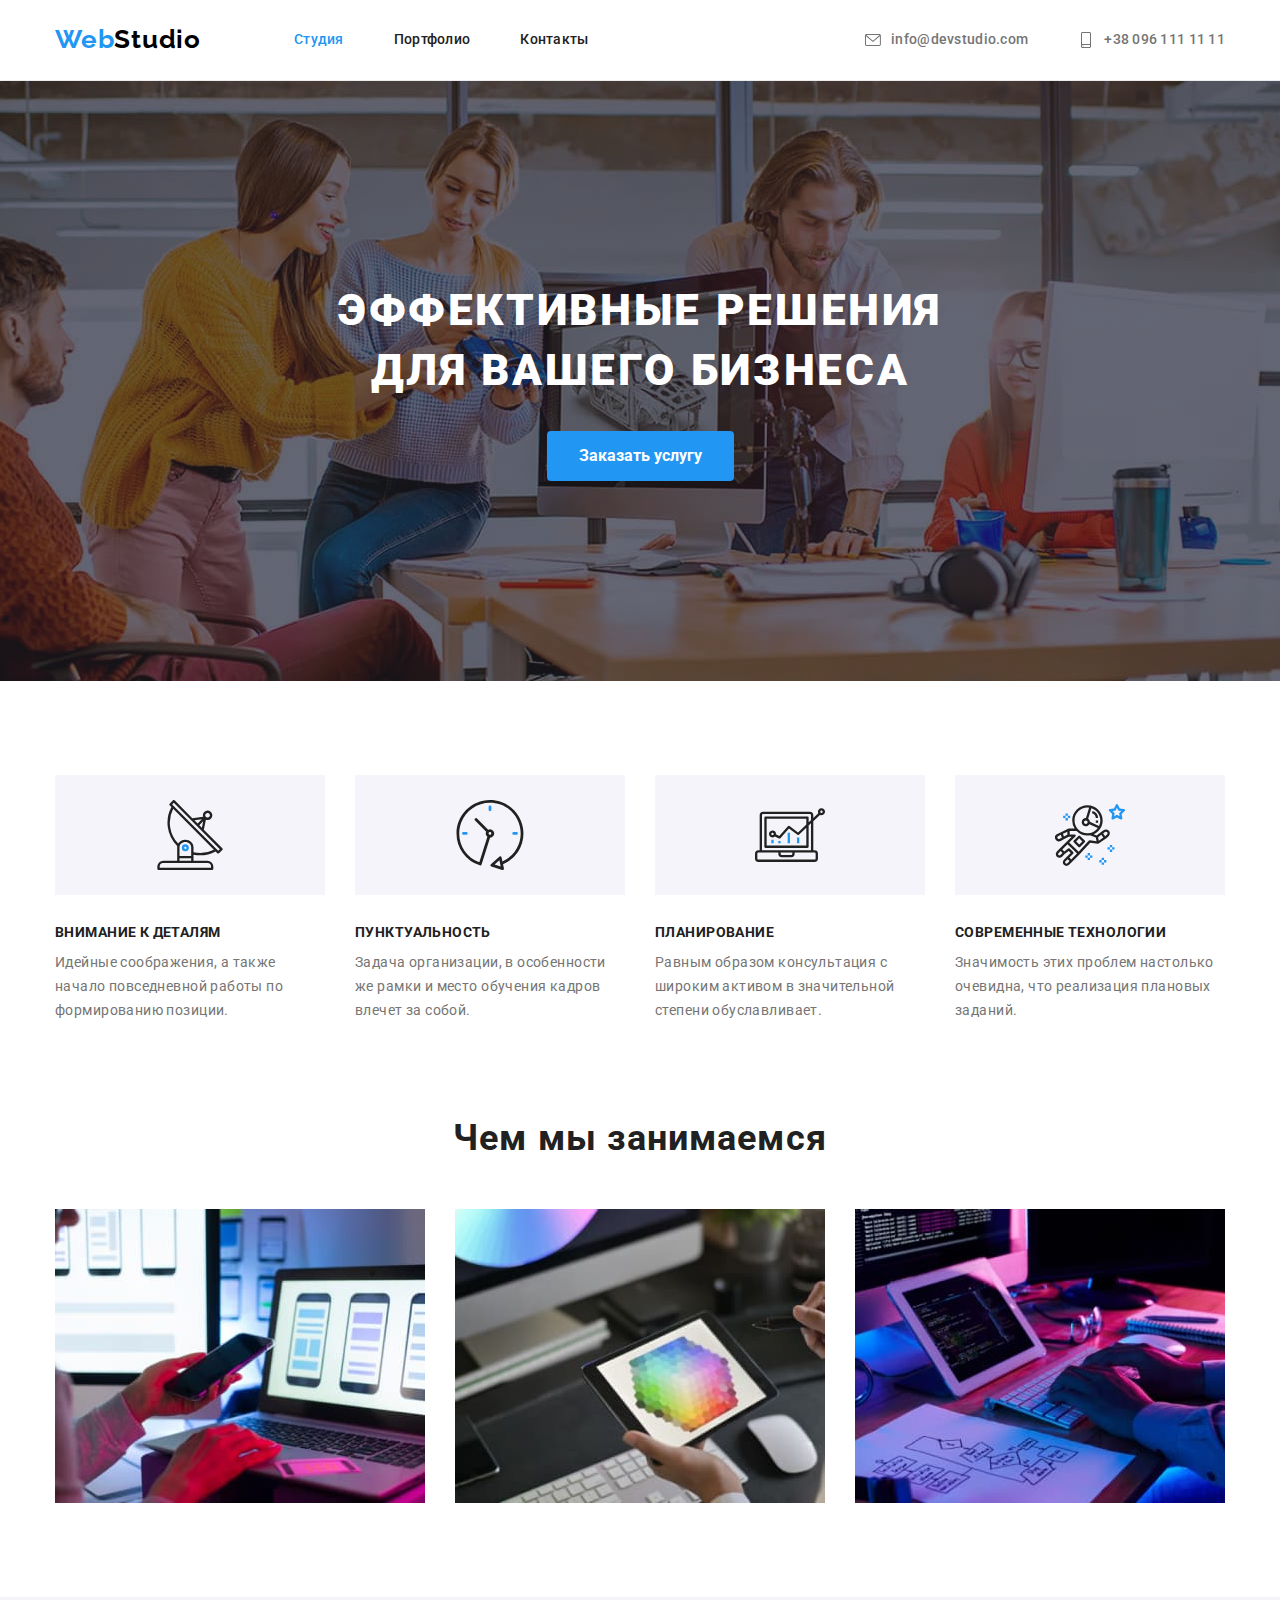
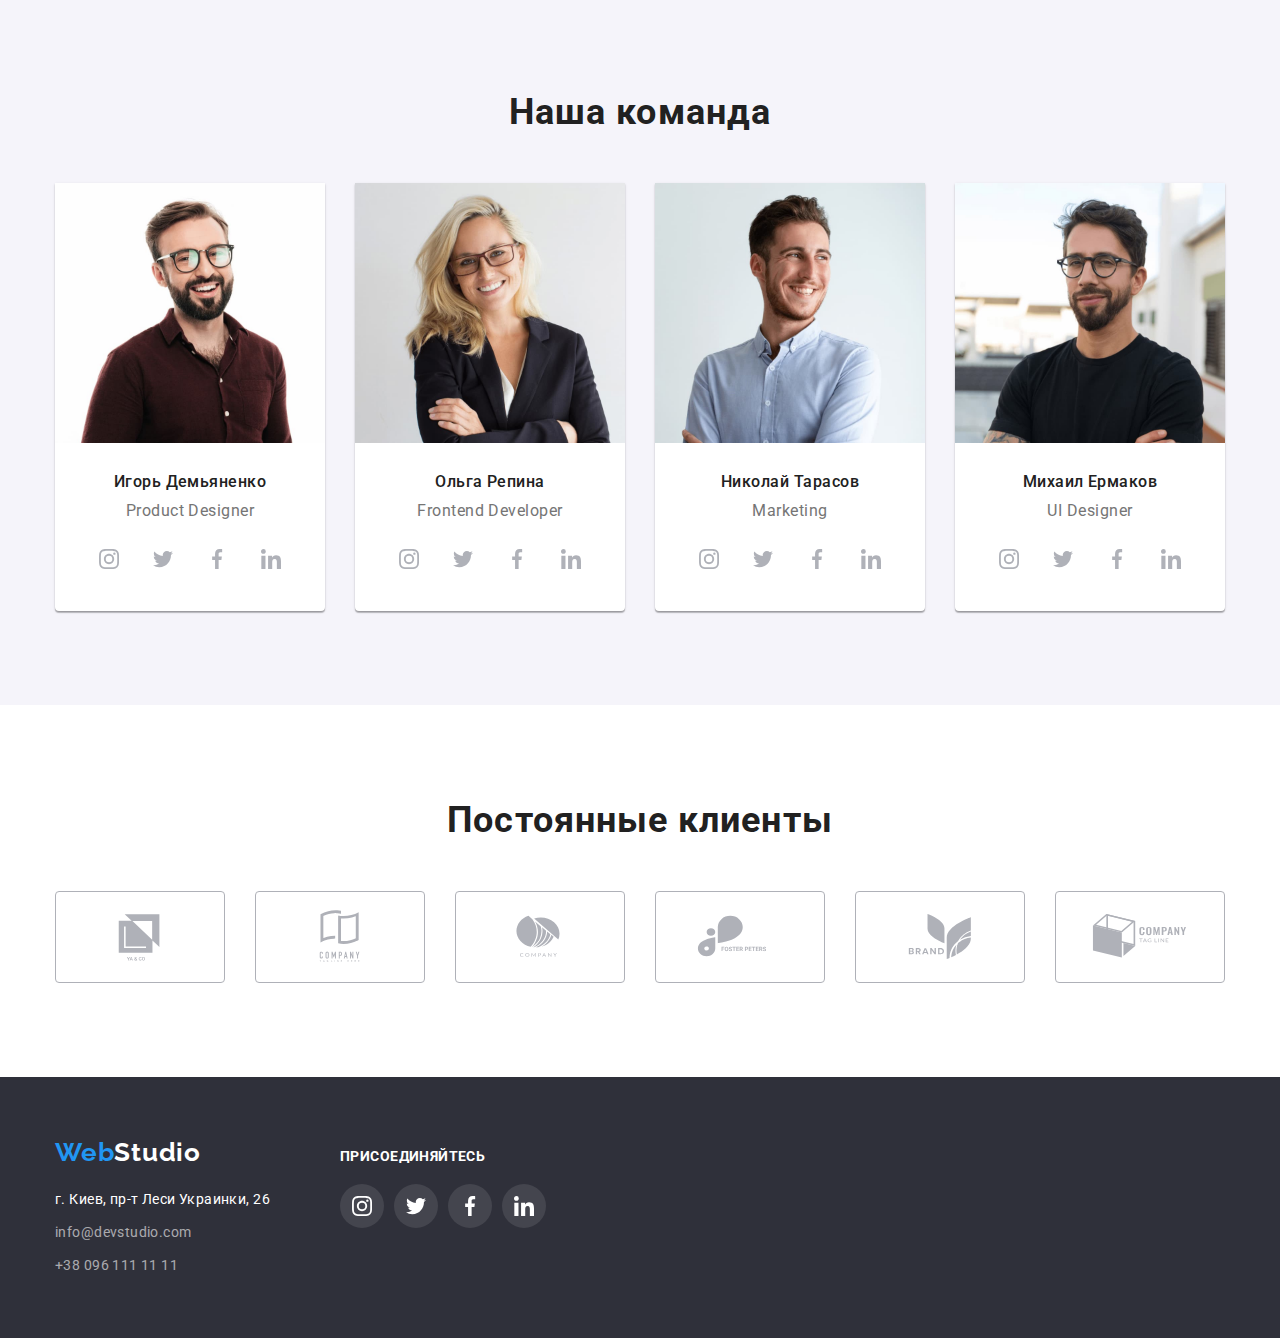
==== commit aefa7831: "Обновляет меню, подвал, SVG" ====
--- a/index.html
+++ b/index.html
@@ -244,32 +244,32 @@
                 <ul class="company-list">
                     <li class="company-item">
                         <a href="" class="company-link">
-                            <svg width="41px" height="47px"><use href="./img/symbol-defs1.svg#group1"></use></svg>
-                        </a>
-                    </li>
-                    <li class="company-item">
-                        <a href="" class="company-link">
-                            <svg width="40" height="52"><use href="./img/symbol-defs1.svg#group2"></use></svg>
-                        </a>
-                    </li>
-                    <li class="company-item">
-                        <a href="" class="company-link">
-                            <svg width="44" height="41"><use href="./img/symbol-defs1.svg#group3"></use></svg>
-                        </a>
-                    </li>
-                    <li class="company-item">
-                        <a href="" class="company-link">
-                            <svg width="85" height="41"><use href="./img/symbol-defs1.svg#group4"></use></svg>
-                        </a>
-                    </li>
-                    <li class="company-item">
-                        <a href="" class="company-link">
-                            <svg width="63" height="46"><use href="./img/symbol-defs1.svg#group5"></use></svg>
-                        </a>
-                    </li>
-                    <li class="company-item">
-                        <a href="" class="company-link">
-                            <svg width="94" height="44"><use href="./img/symbol-defs1.svg#group6"></use></svg>
+                            <svg width="106px" height="60px"><use href="./img/symbol-defs1.svg#group1"></use></svg>
+                        </a>
+                    </li>
+                    <li class="company-item">
+                        <a href="" class="company-link">
+                            <svg width="106px" height="60px"><use href="./img/symbol-defs1.svg#group2"></use></svg>
+                        </a>
+                    </li>
+                    <li class="company-item">
+                        <a href="" class="company-link">
+                            <svg width="106px" height="60px"><use href="./img/symbol-defs1.svg#group3"></use></svg>
+                        </a>
+                    </li>
+                    <li class="company-item">
+                        <a href="" class="company-link">
+                            <svg width="106px" height="60px"><use href="./img/symbol-defs1.svg#group4"></use></svg>
+                        </a>
+                    </li>
+                    <li class="company-item">
+                        <a href="" class="company-link">
+                            <svg width="106px" height="60px"><use href="./img/symbol-defs1.svg#group5"></use></svg>
+                        </a>
+                    </li>
+                    <li class="company-item">
+                        <a href="" class="company-link">
+                            <svg width="106px" height="60px"><use href="./img/symbol-defs1.svg#group6"></use></svg>
                         </a>
                     </li>
                 </ul>
--- a/css/styles.css
+++ b/css/styles.css
@@ -104,11 +104,14 @@
 
 .page-header {
     border-bottom: 1px solid #ECECEC;
+    background: #FFFFFF;
+    /* position: fixed; */
 }
 
 .container.page-header {
     display: flex;
     align-items: center;
+    border-bottom: none;
 }
 
 
@@ -609,8 +612,12 @@
     margin-bottom: 30px;
 }
 
-.gallery .iteam:hover,
-.gallery .iteam:focus {
+.gallery .link {
+    display: block;
+}
+
+.gallery .link:hover,
+.gallery .link:focus {
     cursor: pointer;
     background: #FFFFFF;
     border: 1px solid #EEEEEE;
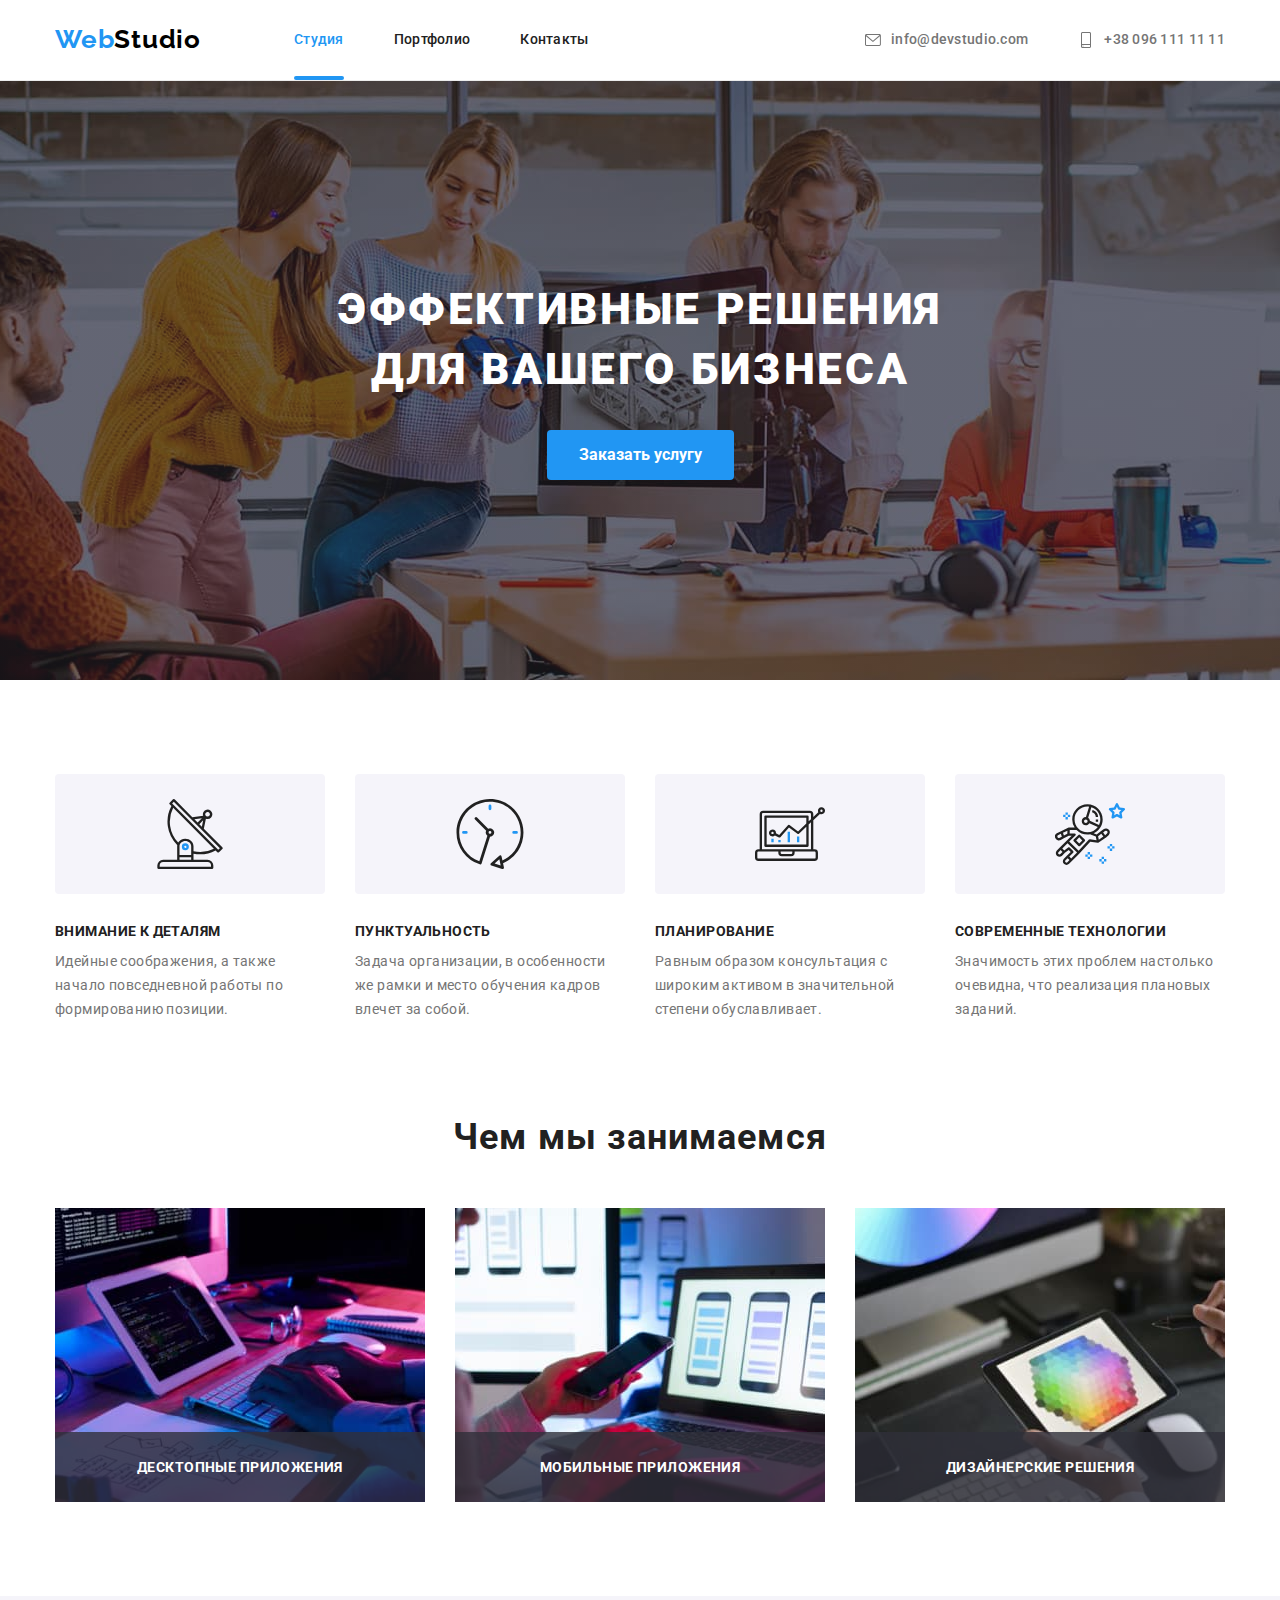
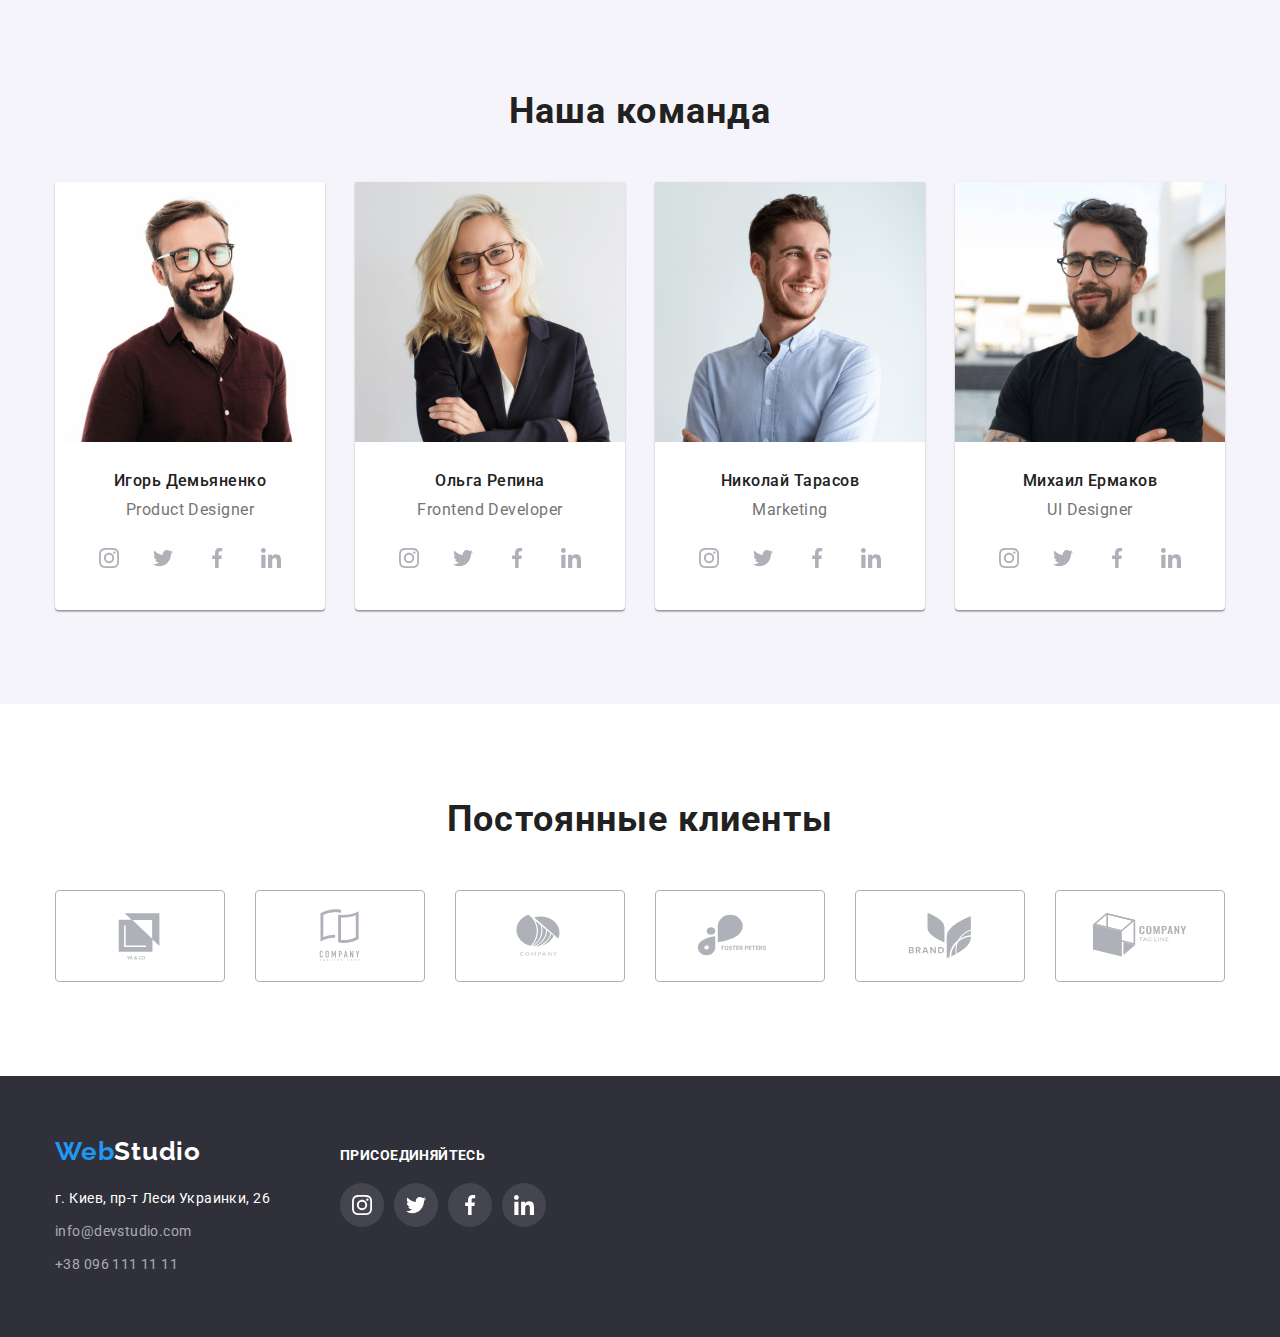
==== commit 7be4fe3f: "Добавляет позиционирование, анимацию и js" ====
--- a/index.html
+++ b/index.html
@@ -24,7 +24,7 @@
 
     <!-- Menu-->
     <header class="page-header">
-        <div class="container page-header">
+        <div class="container menu">
             <nav class="nav-flex">
                 <a href="./index.html" class="logo link"><span class="blue-logo">Web</span>Studio</a>
                 <ul class="site-nav ">
@@ -62,7 +62,7 @@
         <section class="hero">
             <div class="container">
                 <h1 class="hero-title">Эффективные решения для вашего бизнеса</h1>
-                <button type="button" class="button primary">Заказать услугу</button>
+                <button data-modal-open type="button" class="button primary">Заказать услугу</button>
             </div>
         </section>
 
@@ -101,9 +101,24 @@
             <div class="container">
                 <h2 class="section-title">Чем мы занимаемся</h2>
                 <ul class="doing">
-                    <li class="doing-item"><img src="./img/box2.jpg" alt="Софт для телефонов" width="370"></li>
-                    <li class="doing-item"><img src="./img/box3.jpg" alt="Планшеты" width="370"></li>
-                    <li class="doing-item"><img src="./img/box1.jpg" alt="Алгоритм" width="370"></li>
+                    <li class="doing-item">
+                        <img src="./img/box1.jpg" alt="Софт для телефонов" width="370">
+                        <div class="doing-thumb">
+                            <h3 class="text-doning">Десктопные приложения</h3>
+                        </div>
+                    </li>
+                    <li class="doing-item">
+                        <img src="./img/box2.jpg" alt="Планшеты" width="370">
+                        <div class="doing-thumb">
+                            <h3 class="text-doning">Мобильные приложения</h3>
+                        </div>
+                    </li>
+                    <li class="doing-item">
+                        <img src="./img/box3.jpg" alt="Алгоритм" width="370">
+                        <div class="doing-thumb">
+                            <h3 class="text-doning">Дизайнерские решения</h3>
+                        </div>
+                    </li>
                 </ul>
             </div>
         </section>
@@ -321,6 +336,22 @@
             </div>
 
         </div>
+
     </footer>
+    <div data-modal class="backdrop is-hidden">
+        <div class="modal">
+            <button data-modal-close class="esc">
+                <svg class="ecs-svg">
+                    <use href="./img/symbol-defs1.svg#esc" ></use>
+                </svg>
+
+            </button>
+        </div>
+
+    </div>
+
+    <script src="./js/modal.js"></script>
+
+</body>
 
 </html>--- a/css/styles.css
+++ b/css/styles.css
@@ -33,6 +33,7 @@
     background-color: var(--white-color);
     color: var(--text-primary-color);
     font-family: 'Roboto', sans-serif;
+    padding-top: 80px;
 }
 
 h1,
@@ -88,6 +89,9 @@
     font-size: 26px;
     line-height: 1.2;
     letter-spacing: 0.03em;
+    transition-property: color;
+    transition-duration: 250ms;
+    transition-timing-function: cubic-bezier(0.4, 0, 0.2, 1);
 }
 
 .logo .blue-logo {
@@ -105,13 +109,27 @@
 .page-header {
     border-bottom: 1px solid #ECECEC;
     background: #FFFFFF;
-    /* position: fixed; */
-}
-
-.container.page-header {
+    width: 100%;
+    position: fixed;
+    top: 0%;
+    left: 50%;
+    transform: translate( -50%, 0%);
+    z-index: 1;
+    content: '';
+}
+
+.container.menu {
     display: flex;
     align-items: center;
     border-bottom: none;
+}
+
+
+/* Nav-flex */
+
+.nav-flex {
+    display: flex;
+    align-items: center;
 }
 
 
@@ -126,9 +144,8 @@
     letter-spacing: 0.02em;
 }
 
-.nav-flex {
-    display: flex;
-    align-items: center;
+.site-nav .item {
+    position: relative;
 }
 
 .site-nav .item:not(:last-child) {
@@ -140,6 +157,10 @@
     padding-top: 32px;
     padding-bottom: 32px;
     color: var(--text-secondary-color);
+    cursor: pointer;
+    transition-property: color;
+    transition-duration: 250ms;
+    transition-timing-function: cubic-bezier(0.4, 0, 0.2, 1);
 }
 
 .site-nav .link:hover,
@@ -149,7 +170,18 @@
 
 .site-nav .link.current {
     color: var(--accent-color);
-    cursor: pointer
+}
+
+.site-nav .link.current::after {
+    display: inline-block;
+    position: absolute;
+    bottom: 0;
+    left: 0;
+    content: '';
+    width: 100%;
+    height: 4px;
+    background: var(--accent-color);
+    border-radius: 2px;
 }
 
 
@@ -173,6 +205,9 @@
     display: flex;
     color: var(--text-primary-color);
     fill: var(--text-primary-color);
+    transition-property: fill, color;
+    transition-duration: 250ms;
+    transition-timing-function: cubic-bezier(0.4, 0, 0.2, 1);
 }
 
 .auth-nav .link:hover,
@@ -273,12 +308,13 @@
 
 .adv-icon {
     display: flex;
+    justify-content: center;
+    align-items: center;
     padding: 0;
     margin: 0 0 30px 0;
     height: 120px;
     background-color: #F5F4FA;
-    justify-content: center;
-    align-items: center
+    border-radius: 4px;
 }
 
 .adv-svg {
@@ -303,6 +339,30 @@
     margin-right: 30px;
 }
 
+.doing-item {
+    position: relative;
+}
+
+.doing-thumb {
+    position: absolute;
+    width: 370px;
+    height: 70px;
+    left: 0;
+    bottom: 0;
+    background: rgba(47, 48, 58, 0.8);
+}
+
+.text-doning {
+    padding: 27px 0px;
+    font-weight: 700;
+    font-size: 14px;
+    line-height: 16px;
+    text-align: center;
+    letter-spacing: 0.03em;
+    text-transform: uppercase;
+    color: #FFFFFF;
+}
+
 
 /* Team */
 
@@ -362,6 +422,9 @@
     justify-content: center;
     align-items: center;
     fill: #AFB1B8;
+    transition-property: fill, border-radius, background;
+    transition-duration: 250ms;
+    transition-timing-function: cubic-bezier(0.4, 0, 0.2, 1);
 }
 
 .team-icon:not(:last-child) {
@@ -401,7 +464,11 @@
     border: 1px solid #AFB1B8;
     box-sizing: border-box;
     border-radius: 4px;
+    cursor: pointer;
     object-fit: contain;
+    transition-property: fill, border, box-sizing, border-radius;
+    transition-duration: 250ms;
+    transition-timing-function: cubic-bezier(0.4, 0, 0.2, 1);
 }
 
 .company-link:active,
@@ -433,6 +500,9 @@
     line-height: 1.62;
     text-decoration: none;
     text-align: center;
+    transition-property: color, background-color;
+    transition-duration: 250ms;
+    transition-timing-function: cubic-bezier(0.4, 0, 0.2, 1);
 }
 
 .button:hover,
@@ -449,6 +519,10 @@
     font-weight: 700;
     font-size: 16px;
     line-height: 1.88;
+    cursor: pointer;
+    transition-property: background-color, color;
+    transition-duration: 250ms;
+    transition-timing-function: cubic-bezier(0.4, 0, 0.2, 1);
 }
 
 .button.primary:hover,
@@ -456,8 +530,13 @@
 .button.primary:active {
     background-color: var(--batton-secondary-color);
     color: var(--batton-primary-color);
-    cursor: pointer;
-    padding: 10px 32px;
+}
+
+.button.secondary,
+.button.current.secondary {
+    transition-property: box-shadow;
+    transition-duration: 250ms;
+    transition-timing-function: cubic-bezier(0.4, 0, 0.2, 1);
 }
 
 .button.secondary:hover,
@@ -468,6 +547,66 @@
 }
 
 
+/* Modal */
+
+.backdrop {
+    position: fixed;
+    top: 0%;
+    left: 0%;
+    width: 100%;
+    height: 100%;
+    background: rgba(0, 0, 0, 0.2);
+    z-index: 2;
+    transition-duration: 250ms;
+    transition-timing-function: cubic-bezier(0.4, 0, 0.2, 1);
+}
+
+.backdrop.is-hidden {
+    opacity: 0;
+    pointer-events: none;
+}
+
+.modal {
+    position: absolute;
+    top: 50%;
+    left: 50%;
+    transform: translate(-50%, -50%);
+    width: 528px;
+    height: 581px;
+    background: #FFFFFF;
+    box-shadow: 0px 1px 3px rgba(0, 0, 0, 0.12), 0px 1px 1px rgba(0, 0, 0, 0.14), 0px 2px 1px rgba(0, 0, 0, 0.2);
+    border-radius: 4px;
+    display: flex;
+    justify-content: flex-end;
+}
+
+.esc {
+    margin: 8px 8px 0 0;
+    width: 30px;
+    height: 30px;
+    display: flex;
+    justify-content: center;
+    align-items: center;
+    background: #FFFFFF;
+    border: 1px solid rgba(0, 0, 0, 0.1);
+    box-sizing: border-box;
+    border-radius: 50%;
+    cursor: pointer;
+}
+
+.esc:hover .ecs-svg {
+    transform: rotateZ(315deg);
+}
+
+.ecs-svg {
+    width: 18px;
+    height: 18px;
+    transition-property: transform;
+    transition-duration: 500ms;
+    transition-timing-function: cubic-bezier(0.4, 0, 0.2, 1);
+}
+
+
 /* Footer */
 
 .footer {
@@ -515,6 +654,12 @@
     margin-bottom: 9px;
 }
 
+.footer .link {
+    transition-property: color;
+    transition-duration: 250ms;
+    transition-timing-function: cubic-bezier(0.4, 0, 0.2, 1);
+}
+
 .footer .link:hover,
 .footer .link:focus {
     color: var(--accent-color);
@@ -552,6 +697,9 @@
     fill: #FFFFFF;
     border-radius: 50%;
     background: rgba(255, 255, 255, 0.1);
+    transition-property: border-radius, background;
+    transition-duration: 250ms;
+    transition-timing-function: cubic-bezier(0.4, 0, 0.2, 1);
 }
 
 .join-icon:not(:last-child) {
@@ -614,11 +762,67 @@
 
 .gallery .link {
     display: block;
+    position: relative;
+    cursor: pointer;
+    transition-property: background, border, box-shadow;
+    transition-duration: 250ms;
+    transition-timing-function: cubic-bezier(0.4, 0, 0.2, 1);
+}
+
+.img-gallery {
+    overflow: hidden;
+    position: relative;
+}
+
+.img-gallery::before {
+    display: inline-block;
+    position: absolute;
+    top: 0%;
+    left: 0%;
+    content: "";
+    width: 100%;
+    height: 100%;
+    background: rgba(33, 150, 243, 0.9);
+    opacity: 0;
+    overflow: hidden;
+    transform: translateY(100%);
+    transition-property: transform, opacity;
+    transition-duration: 250ms;
+    transition-timing-function: cubic-bezier(0.4, 0, 0.2, 1);
+}
+
+.gallery>.iteam:hover .img-gallery::before {
+    opacity: 1;
+    transform: translateY(0%);
+}
+
+.iteam-text {
+    position: absolute;
+    top: 0%;
+    left: 0%;
+    /* Если поставить падинг и бек, то верхние два селектора не нужны */
+    margin: 63px 24px;
+    font-weight: 400;
+    font-size: 18px;
+    line-height: 1.56;
+    letter-spacing: 0.03em;
+    color: #ffffff;
+    /* background: rgba(33, 150, 243, 0.9); */
+    opacity: 1;
+    overflow: hidden;
+    transform: translateY(150%);
+    transition-property: transform, opacity;
+    transition-duration: 250ms;
+    transition-timing-function: cubic-bezier(0.4, 0, 0.2, 1);
+}
+
+.gallery>.iteam:hover .iteam-text {
+    opacity: 1;
+    transform: translateY(0%);
 }
 
 .gallery .link:hover,
 .gallery .link:focus {
-    cursor: pointer;
     background: #FFFFFF;
     border: 1px solid #EEEEEE;
     box-shadow: 0px 1px 1px rgba(0, 0, 0, 0.12), 0px 4px 4px rgba(0, 0, 0, 0.06), 1px 4px 6px rgba(0, 0, 0, 0.16);
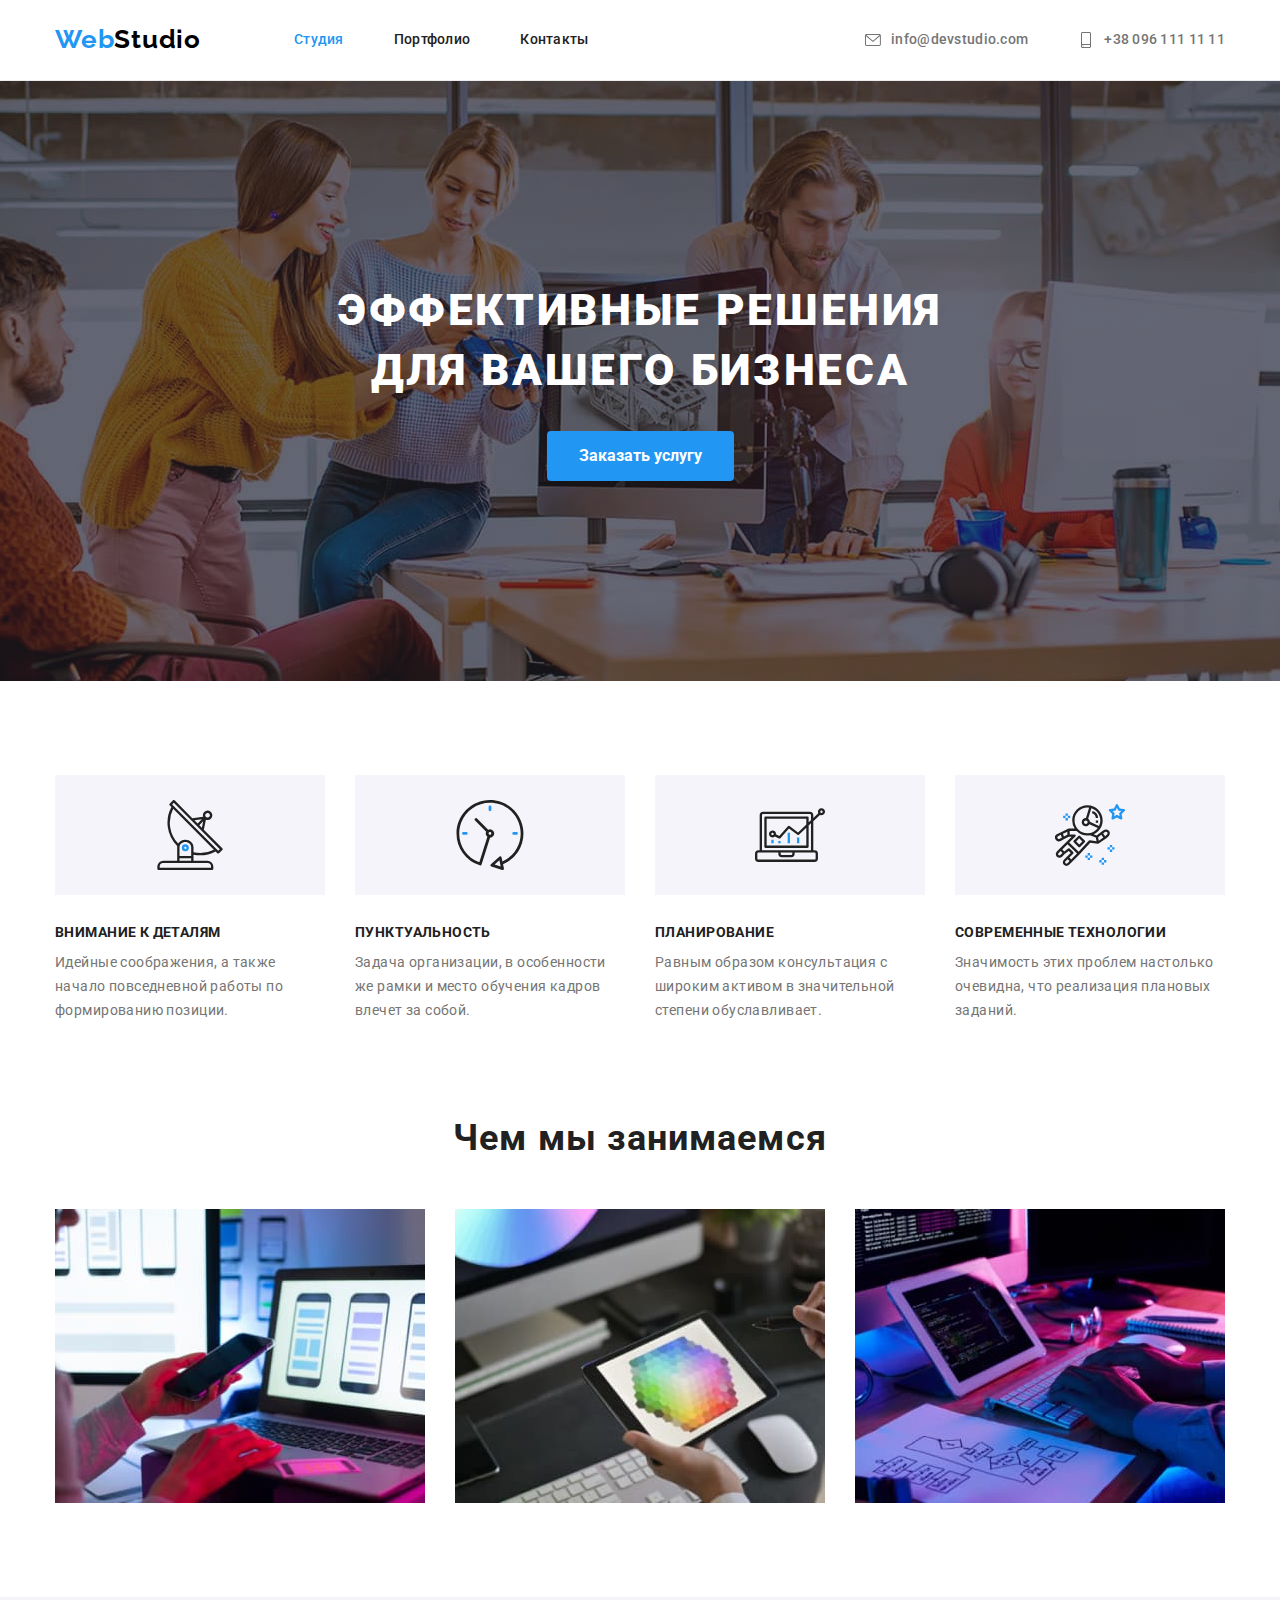
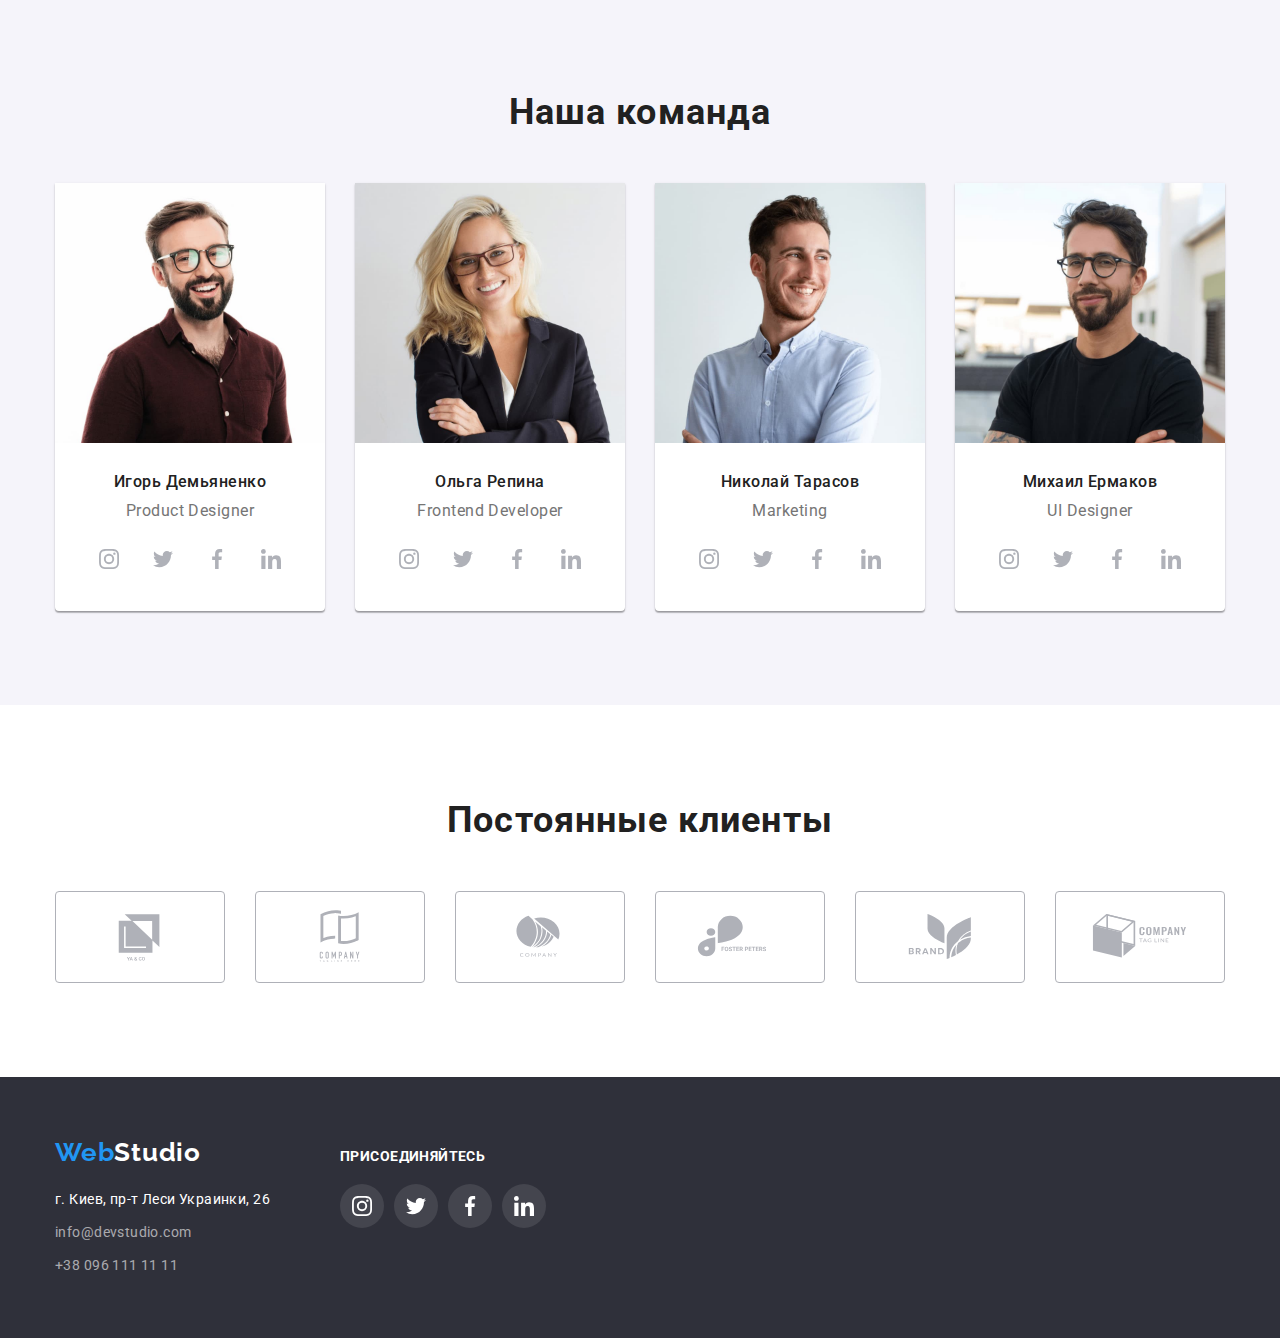
==== commit a95d9ca9: "Revert "Добавляет позиционирование, анимацию и js"" ====
--- a/index.html
+++ b/index.html
@@ -24,7 +24,7 @@
 
     <!-- Menu-->
     <header class="page-header">
-        <div class="container menu">
+        <div class="container page-header">
             <nav class="nav-flex">
                 <a href="./index.html" class="logo link"><span class="blue-logo">Web</span>Studio</a>
                 <ul class="site-nav ">
@@ -62,7 +62,7 @@
         <section class="hero">
             <div class="container">
                 <h1 class="hero-title">Эффективные решения для вашего бизнеса</h1>
-                <button data-modal-open type="button" class="button primary">Заказать услугу</button>
+                <button type="button" class="button primary">Заказать услугу</button>
             </div>
         </section>
 
@@ -101,24 +101,9 @@
             <div class="container">
                 <h2 class="section-title">Чем мы занимаемся</h2>
                 <ul class="doing">
-                    <li class="doing-item">
-                        <img src="./img/box1.jpg" alt="Софт для телефонов" width="370">
-                        <div class="doing-thumb">
-                            <h3 class="text-doning">Десктопные приложения</h3>
-                        </div>
-                    </li>
-                    <li class="doing-item">
-                        <img src="./img/box2.jpg" alt="Планшеты" width="370">
-                        <div class="doing-thumb">
-                            <h3 class="text-doning">Мобильные приложения</h3>
-                        </div>
-                    </li>
-                    <li class="doing-item">
-                        <img src="./img/box3.jpg" alt="Алгоритм" width="370">
-                        <div class="doing-thumb">
-                            <h3 class="text-doning">Дизайнерские решения</h3>
-                        </div>
-                    </li>
+                    <li class="doing-item"><img src="./img/box2.jpg" alt="Софт для телефонов" width="370"></li>
+                    <li class="doing-item"><img src="./img/box3.jpg" alt="Планшеты" width="370"></li>
+                    <li class="doing-item"><img src="./img/box1.jpg" alt="Алгоритм" width="370"></li>
                 </ul>
             </div>
         </section>
@@ -336,22 +321,6 @@
             </div>
 
         </div>
-
     </footer>
-    <div data-modal class="backdrop is-hidden">
-        <div class="modal">
-            <button data-modal-close class="esc">
-                <svg class="ecs-svg">
-                    <use href="./img/symbol-defs1.svg#esc" ></use>
-                </svg>
-
-            </button>
-        </div>
-
-    </div>
-
-    <script src="./js/modal.js"></script>
-
-</body>
 
 </html>--- a/css/styles.css
+++ b/css/styles.css
@@ -33,7 +33,6 @@
     background-color: var(--white-color);
     color: var(--text-primary-color);
     font-family: 'Roboto', sans-serif;
-    padding-top: 80px;
 }
 
 h1,
@@ -89,9 +88,6 @@
     font-size: 26px;
     line-height: 1.2;
     letter-spacing: 0.03em;
-    transition-property: color;
-    transition-duration: 250ms;
-    transition-timing-function: cubic-bezier(0.4, 0, 0.2, 1);
 }
 
 .logo .blue-logo {
@@ -109,27 +105,13 @@
 .page-header {
     border-bottom: 1px solid #ECECEC;
     background: #FFFFFF;
-    width: 100%;
-    position: fixed;
-    top: 0%;
-    left: 50%;
-    transform: translate( -50%, 0%);
-    z-index: 1;
-    content: '';
-}
-
-.container.menu {
+    /* position: fixed; */
+}
+
+.container.page-header {
     display: flex;
     align-items: center;
     border-bottom: none;
-}
-
-
-/* Nav-flex */
-
-.nav-flex {
-    display: flex;
-    align-items: center;
 }
 
 
@@ -144,8 +126,9 @@
     letter-spacing: 0.02em;
 }
 
-.site-nav .item {
-    position: relative;
+.nav-flex {
+    display: flex;
+    align-items: center;
 }
 
 .site-nav .item:not(:last-child) {
@@ -157,10 +140,6 @@
     padding-top: 32px;
     padding-bottom: 32px;
     color: var(--text-secondary-color);
-    cursor: pointer;
-    transition-property: color;
-    transition-duration: 250ms;
-    transition-timing-function: cubic-bezier(0.4, 0, 0.2, 1);
 }
 
 .site-nav .link:hover,
@@ -170,18 +149,7 @@
 
 .site-nav .link.current {
     color: var(--accent-color);
-}
-
-.site-nav .link.current::after {
-    display: inline-block;
-    position: absolute;
-    bottom: 0;
-    left: 0;
-    content: '';
-    width: 100%;
-    height: 4px;
-    background: var(--accent-color);
-    border-radius: 2px;
+    cursor: pointer
 }
 
 
@@ -205,9 +173,6 @@
     display: flex;
     color: var(--text-primary-color);
     fill: var(--text-primary-color);
-    transition-property: fill, color;
-    transition-duration: 250ms;
-    transition-timing-function: cubic-bezier(0.4, 0, 0.2, 1);
 }
 
 .auth-nav .link:hover,
@@ -308,13 +273,12 @@
 
 .adv-icon {
     display: flex;
-    justify-content: center;
-    align-items: center;
     padding: 0;
     margin: 0 0 30px 0;
     height: 120px;
     background-color: #F5F4FA;
-    border-radius: 4px;
+    justify-content: center;
+    align-items: center
 }
 
 .adv-svg {
@@ -337,30 +301,6 @@
 
 .doing-item:not(:last-child) {
     margin-right: 30px;
-}
-
-.doing-item {
-    position: relative;
-}
-
-.doing-thumb {
-    position: absolute;
-    width: 370px;
-    height: 70px;
-    left: 0;
-    bottom: 0;
-    background: rgba(47, 48, 58, 0.8);
-}
-
-.text-doning {
-    padding: 27px 0px;
-    font-weight: 700;
-    font-size: 14px;
-    line-height: 16px;
-    text-align: center;
-    letter-spacing: 0.03em;
-    text-transform: uppercase;
-    color: #FFFFFF;
 }
 
 
@@ -422,9 +362,6 @@
     justify-content: center;
     align-items: center;
     fill: #AFB1B8;
-    transition-property: fill, border-radius, background;
-    transition-duration: 250ms;
-    transition-timing-function: cubic-bezier(0.4, 0, 0.2, 1);
 }
 
 .team-icon:not(:last-child) {
@@ -464,11 +401,7 @@
     border: 1px solid #AFB1B8;
     box-sizing: border-box;
     border-radius: 4px;
-    cursor: pointer;
     object-fit: contain;
-    transition-property: fill, border, box-sizing, border-radius;
-    transition-duration: 250ms;
-    transition-timing-function: cubic-bezier(0.4, 0, 0.2, 1);
 }
 
 .company-link:active,
@@ -500,9 +433,6 @@
     line-height: 1.62;
     text-decoration: none;
     text-align: center;
-    transition-property: color, background-color;
-    transition-duration: 250ms;
-    transition-timing-function: cubic-bezier(0.4, 0, 0.2, 1);
 }
 
 .button:hover,
@@ -519,10 +449,6 @@
     font-weight: 700;
     font-size: 16px;
     line-height: 1.88;
-    cursor: pointer;
-    transition-property: background-color, color;
-    transition-duration: 250ms;
-    transition-timing-function: cubic-bezier(0.4, 0, 0.2, 1);
 }
 
 .button.primary:hover,
@@ -530,13 +456,8 @@
 .button.primary:active {
     background-color: var(--batton-secondary-color);
     color: var(--batton-primary-color);
-}
-
-.button.secondary,
-.button.current.secondary {
-    transition-property: box-shadow;
-    transition-duration: 250ms;
-    transition-timing-function: cubic-bezier(0.4, 0, 0.2, 1);
+    cursor: pointer;
+    padding: 10px 32px;
 }
 
 .button.secondary:hover,
@@ -547,66 +468,6 @@
 }
 
 
-/* Modal */
-
-.backdrop {
-    position: fixed;
-    top: 0%;
-    left: 0%;
-    width: 100%;
-    height: 100%;
-    background: rgba(0, 0, 0, 0.2);
-    z-index: 2;
-    transition-duration: 250ms;
-    transition-timing-function: cubic-bezier(0.4, 0, 0.2, 1);
-}
-
-.backdrop.is-hidden {
-    opacity: 0;
-    pointer-events: none;
-}
-
-.modal {
-    position: absolute;
-    top: 50%;
-    left: 50%;
-    transform: translate(-50%, -50%);
-    width: 528px;
-    height: 581px;
-    background: #FFFFFF;
-    box-shadow: 0px 1px 3px rgba(0, 0, 0, 0.12), 0px 1px 1px rgba(0, 0, 0, 0.14), 0px 2px 1px rgba(0, 0, 0, 0.2);
-    border-radius: 4px;
-    display: flex;
-    justify-content: flex-end;
-}
-
-.esc {
-    margin: 8px 8px 0 0;
-    width: 30px;
-    height: 30px;
-    display: flex;
-    justify-content: center;
-    align-items: center;
-    background: #FFFFFF;
-    border: 1px solid rgba(0, 0, 0, 0.1);
-    box-sizing: border-box;
-    border-radius: 50%;
-    cursor: pointer;
-}
-
-.esc:hover .ecs-svg {
-    transform: rotateZ(315deg);
-}
-
-.ecs-svg {
-    width: 18px;
-    height: 18px;
-    transition-property: transform;
-    transition-duration: 500ms;
-    transition-timing-function: cubic-bezier(0.4, 0, 0.2, 1);
-}
-
-
 /* Footer */
 
 .footer {
@@ -654,12 +515,6 @@
     margin-bottom: 9px;
 }
 
-.footer .link {
-    transition-property: color;
-    transition-duration: 250ms;
-    transition-timing-function: cubic-bezier(0.4, 0, 0.2, 1);
-}
-
 .footer .link:hover,
 .footer .link:focus {
     color: var(--accent-color);
@@ -697,9 +552,6 @@
     fill: #FFFFFF;
     border-radius: 50%;
     background: rgba(255, 255, 255, 0.1);
-    transition-property: border-radius, background;
-    transition-duration: 250ms;
-    transition-timing-function: cubic-bezier(0.4, 0, 0.2, 1);
 }
 
 .join-icon:not(:last-child) {
@@ -762,67 +614,11 @@
 
 .gallery .link {
     display: block;
-    position: relative;
-    cursor: pointer;
-    transition-property: background, border, box-shadow;
-    transition-duration: 250ms;
-    transition-timing-function: cubic-bezier(0.4, 0, 0.2, 1);
-}
-
-.img-gallery {
-    overflow: hidden;
-    position: relative;
-}
-
-.img-gallery::before {
-    display: inline-block;
-    position: absolute;
-    top: 0%;
-    left: 0%;
-    content: "";
-    width: 100%;
-    height: 100%;
-    background: rgba(33, 150, 243, 0.9);
-    opacity: 0;
-    overflow: hidden;
-    transform: translateY(100%);
-    transition-property: transform, opacity;
-    transition-duration: 250ms;
-    transition-timing-function: cubic-bezier(0.4, 0, 0.2, 1);
-}
-
-.gallery>.iteam:hover .img-gallery::before {
-    opacity: 1;
-    transform: translateY(0%);
-}
-
-.iteam-text {
-    position: absolute;
-    top: 0%;
-    left: 0%;
-    /* Если поставить падинг и бек, то верхние два селектора не нужны */
-    margin: 63px 24px;
-    font-weight: 400;
-    font-size: 18px;
-    line-height: 1.56;
-    letter-spacing: 0.03em;
-    color: #ffffff;
-    /* background: rgba(33, 150, 243, 0.9); */
-    opacity: 1;
-    overflow: hidden;
-    transform: translateY(150%);
-    transition-property: transform, opacity;
-    transition-duration: 250ms;
-    transition-timing-function: cubic-bezier(0.4, 0, 0.2, 1);
-}
-
-.gallery>.iteam:hover .iteam-text {
-    opacity: 1;
-    transform: translateY(0%);
 }
 
 .gallery .link:hover,
 .gallery .link:focus {
+    cursor: pointer;
     background: #FFFFFF;
     border: 1px solid #EEEEEE;
     box-shadow: 0px 1px 1px rgba(0, 0, 0, 0.12), 0px 4px 4px rgba(0, 0, 0, 0.06), 1px 4px 6px rgba(0, 0, 0, 0.16);
